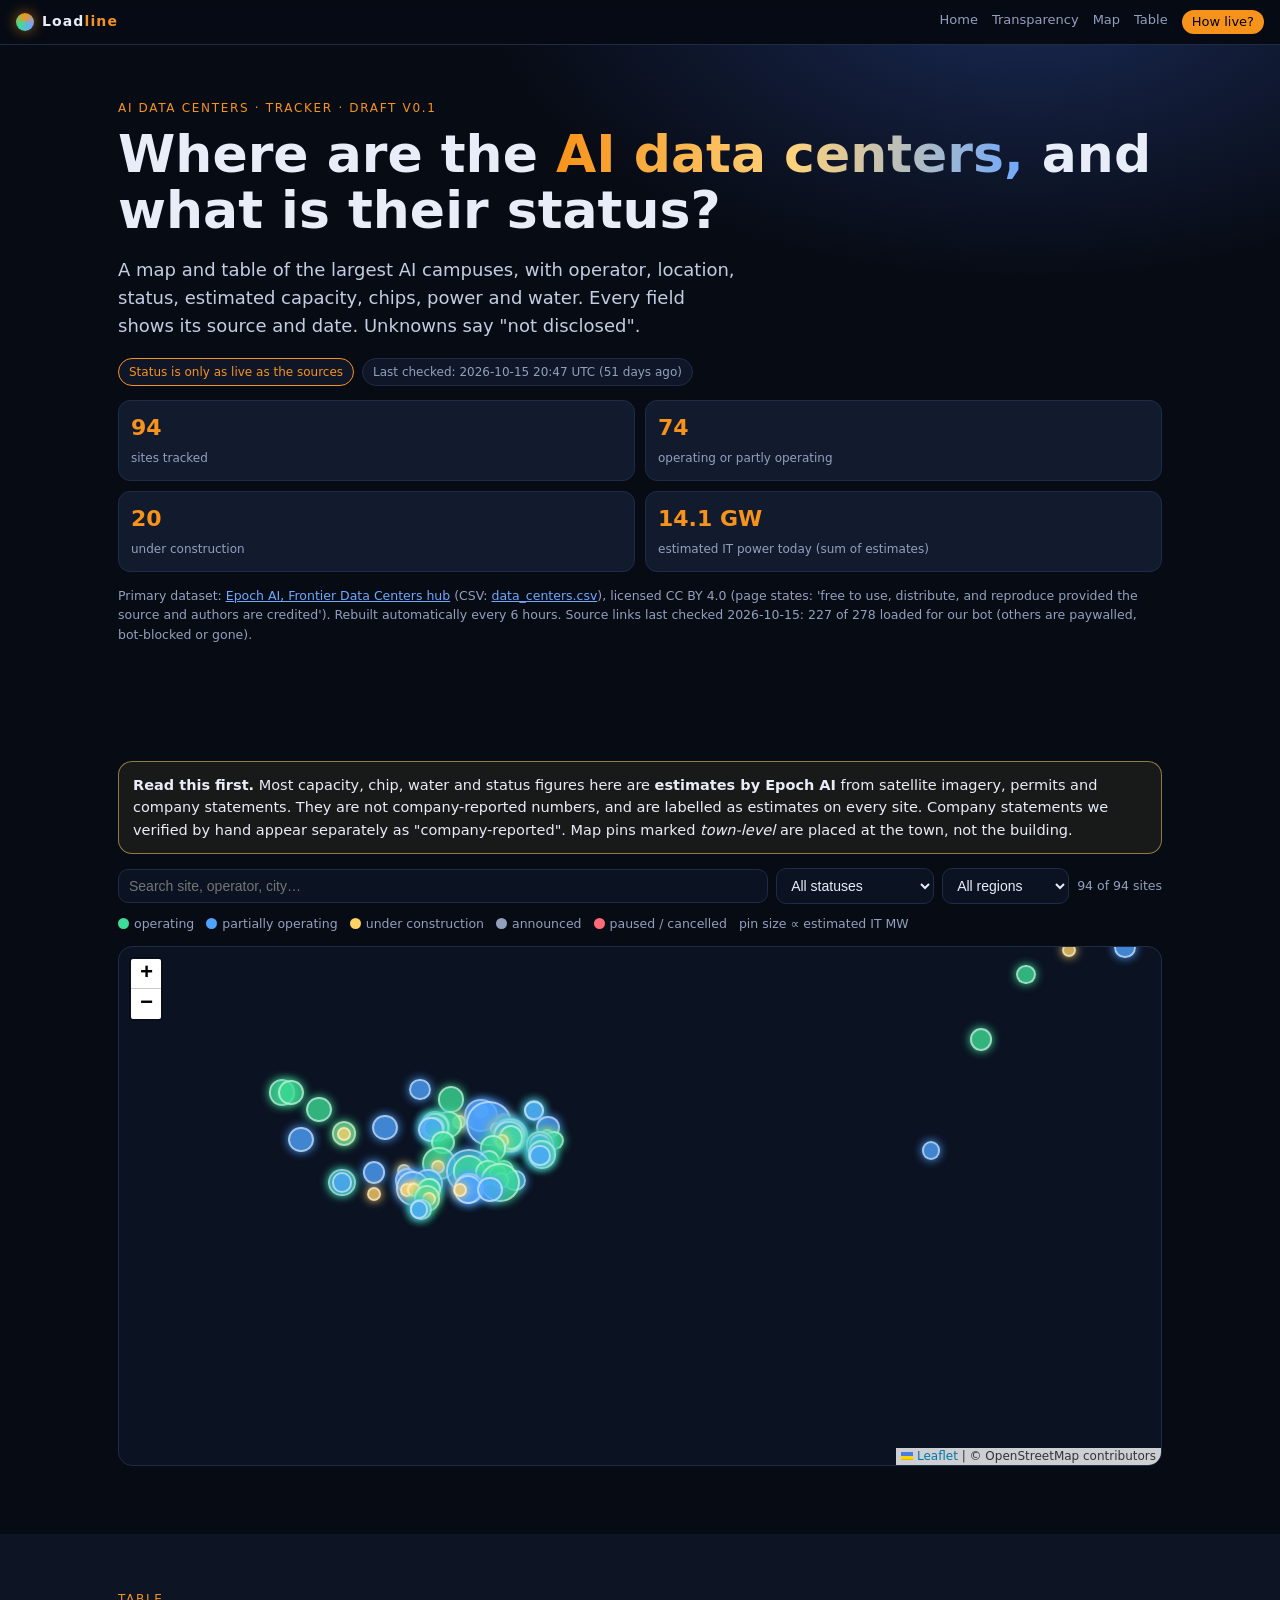
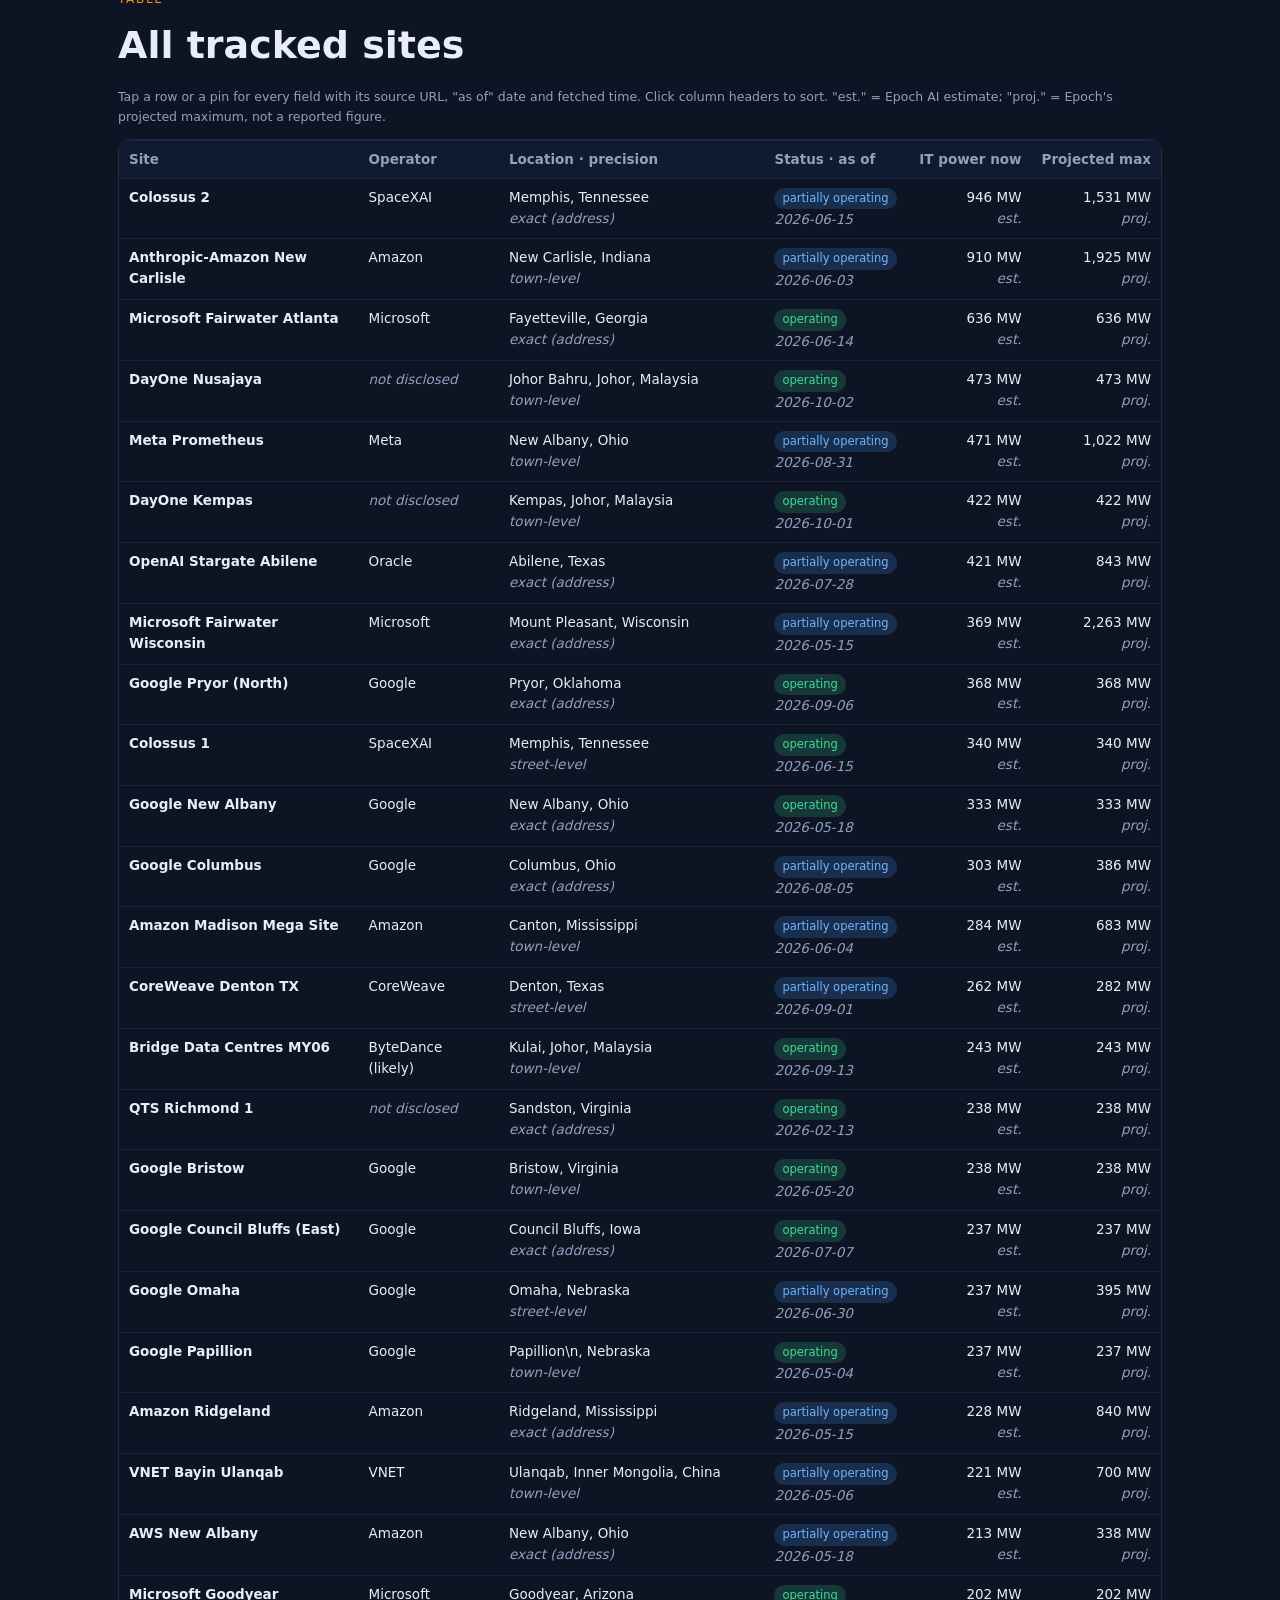
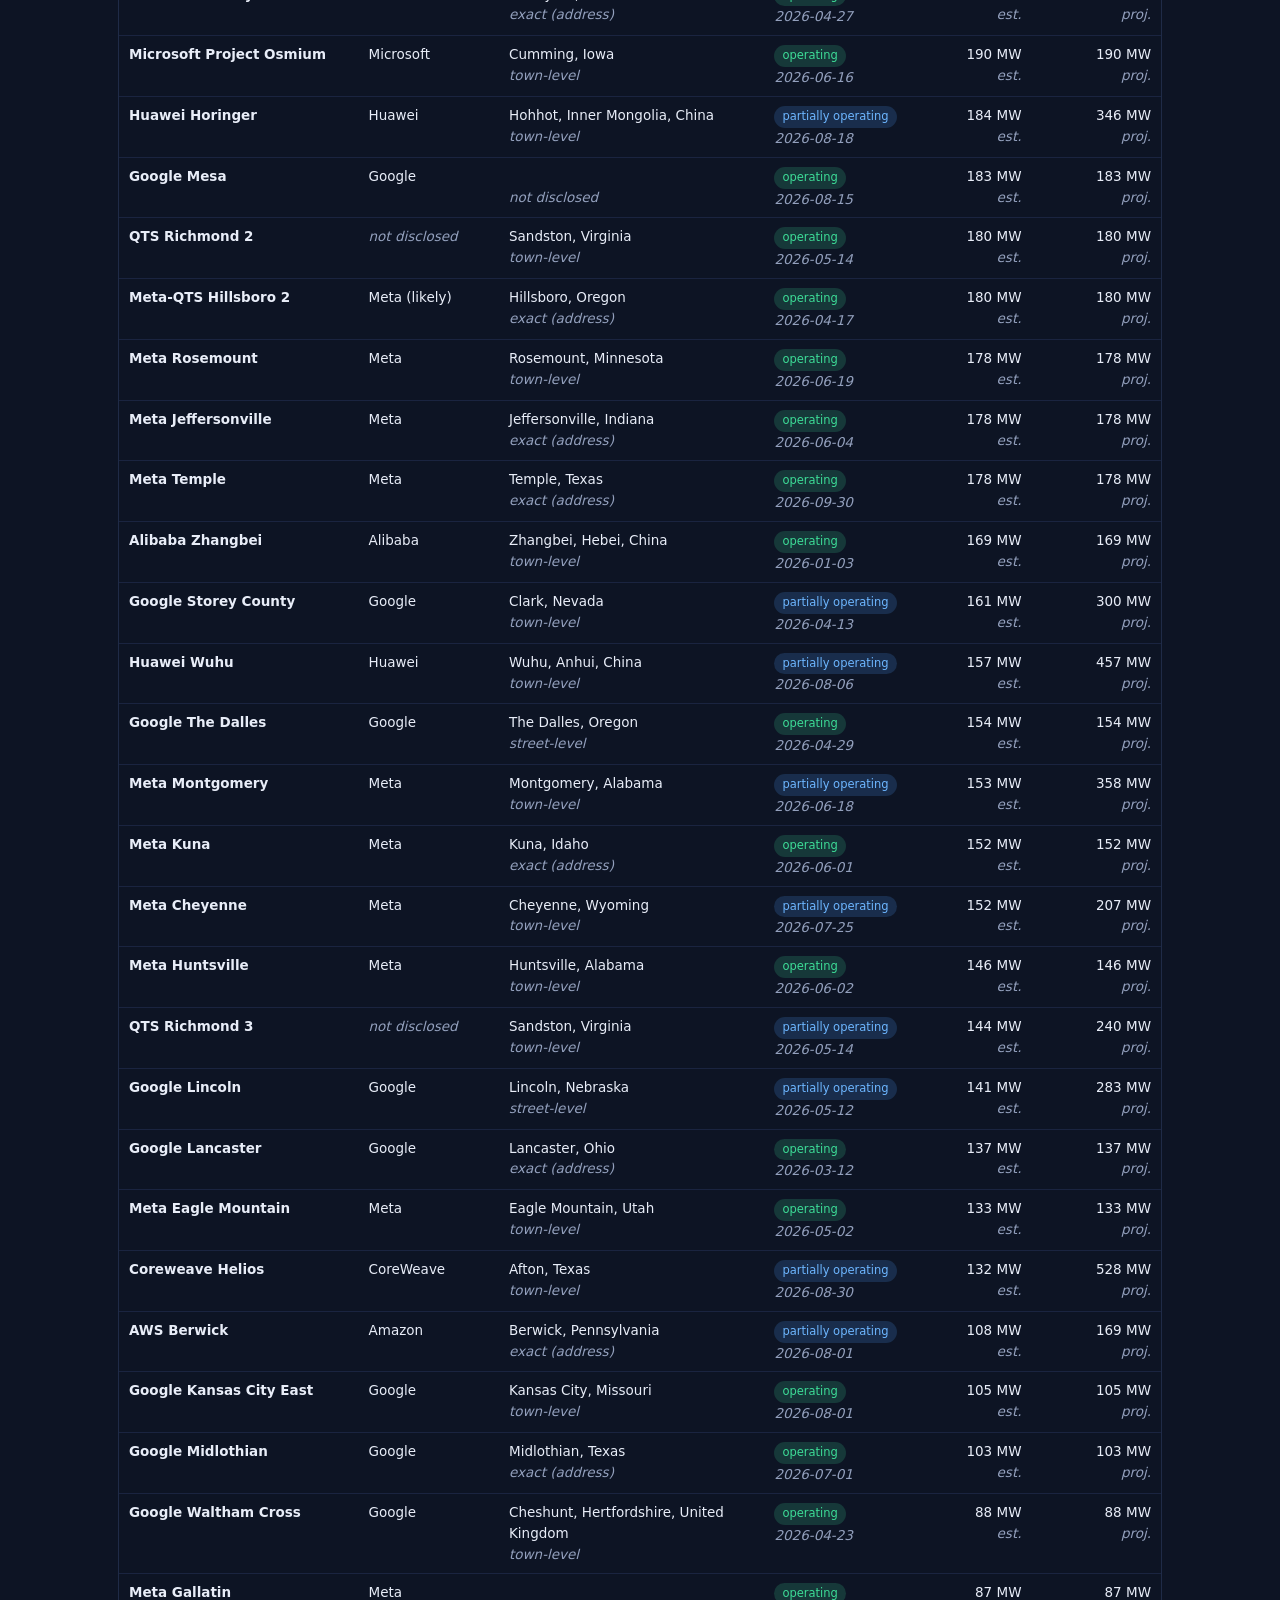
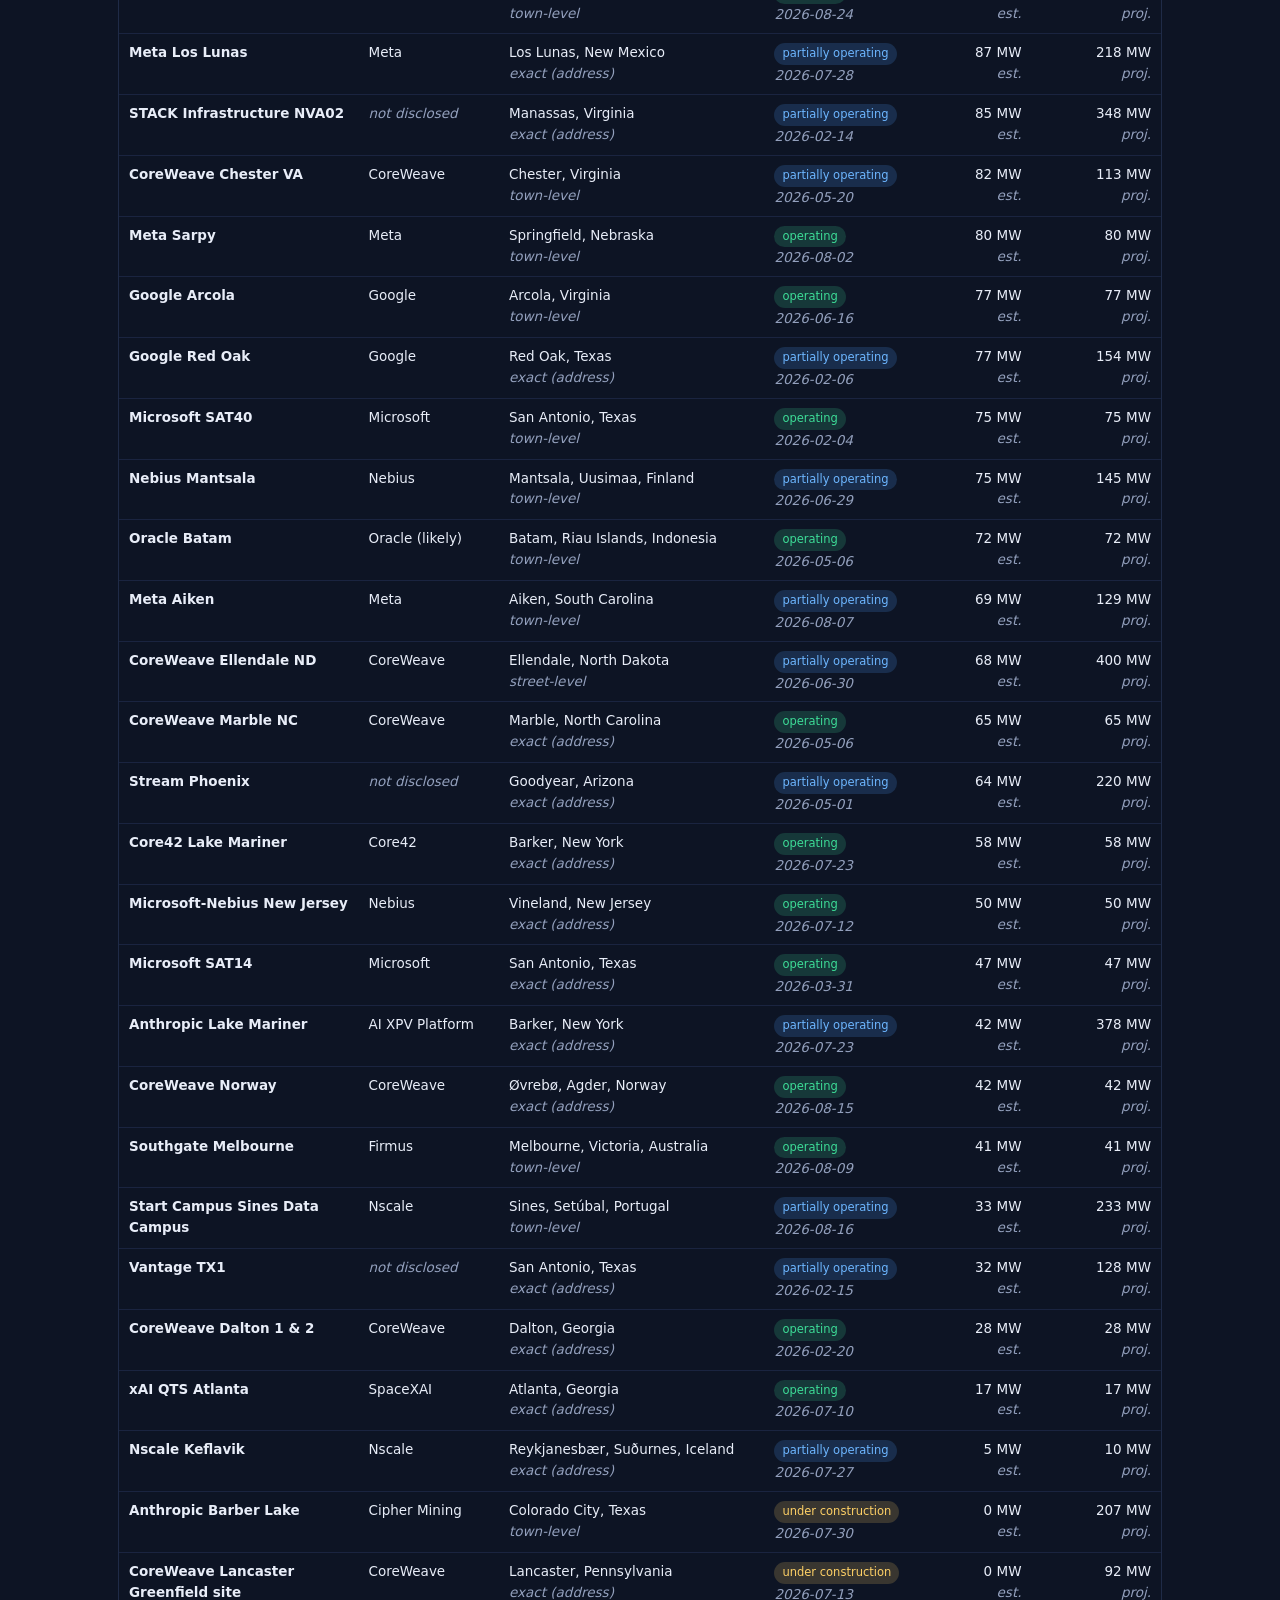
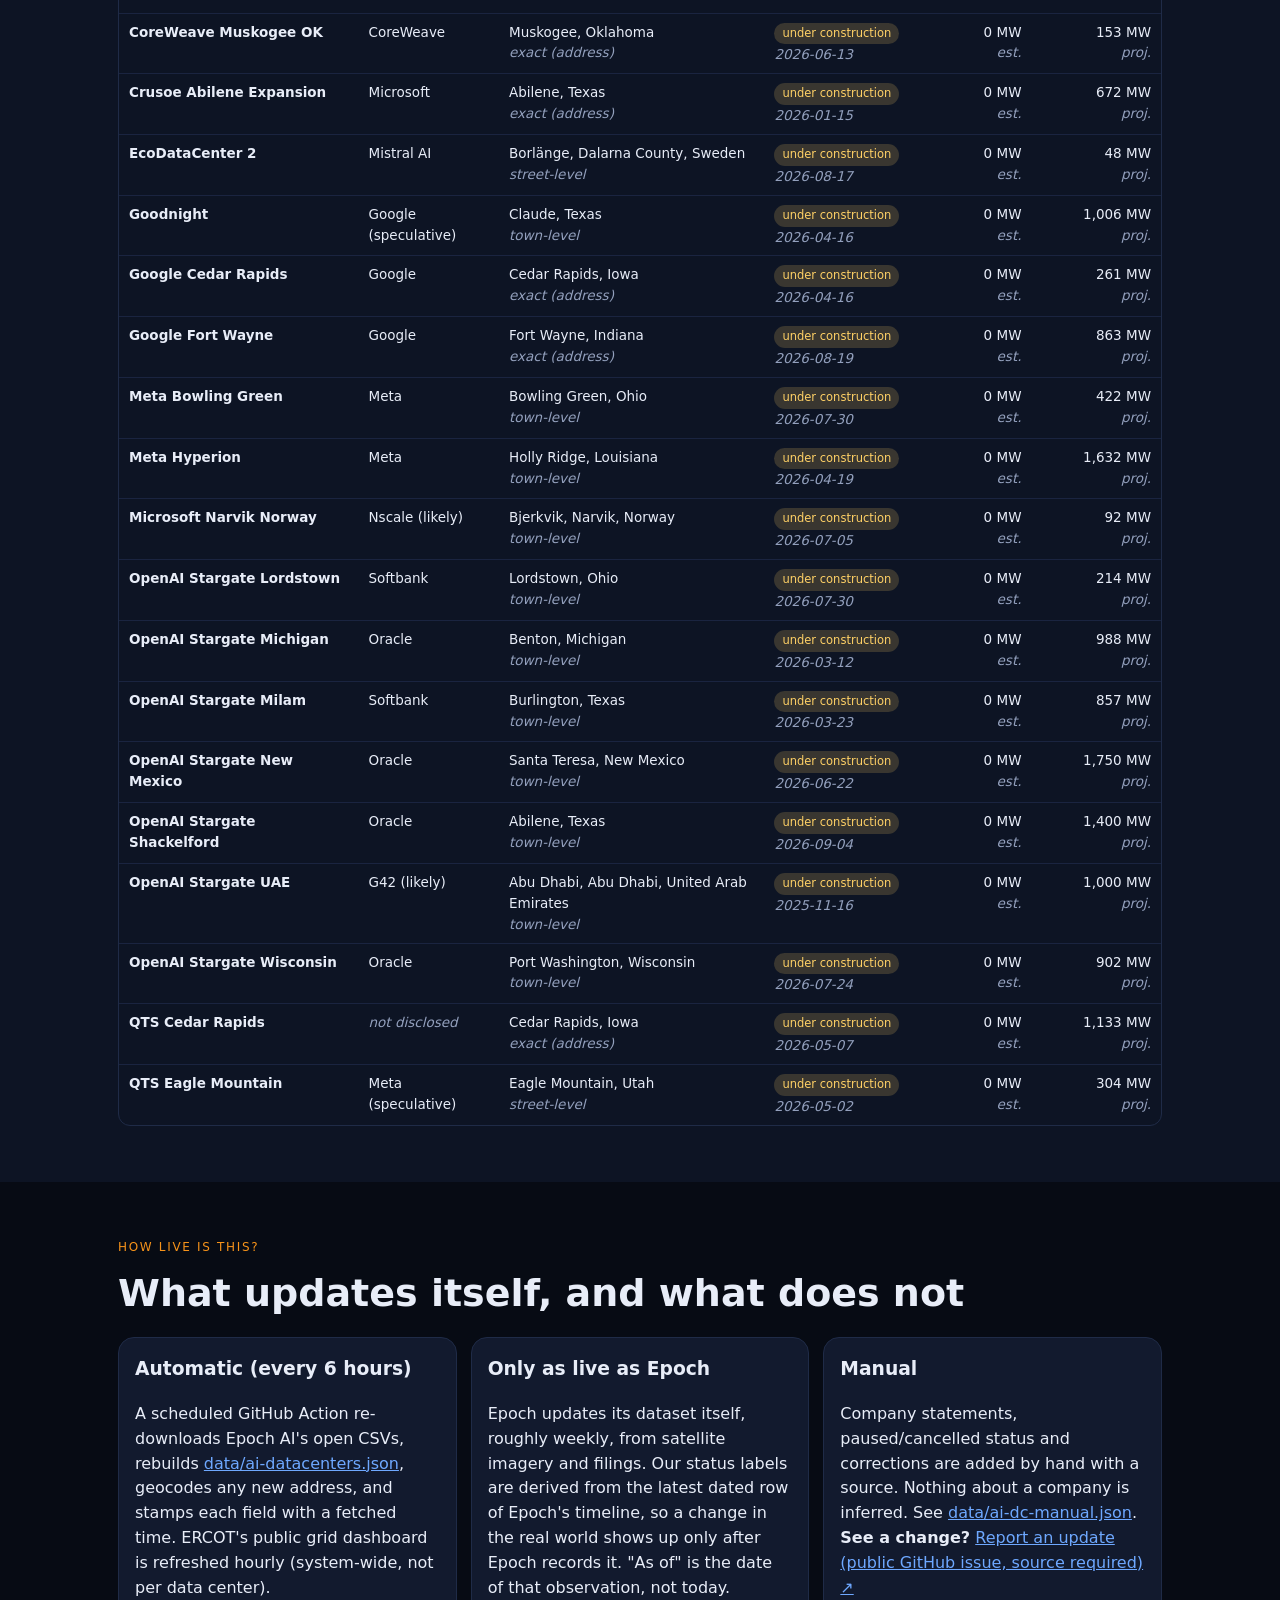
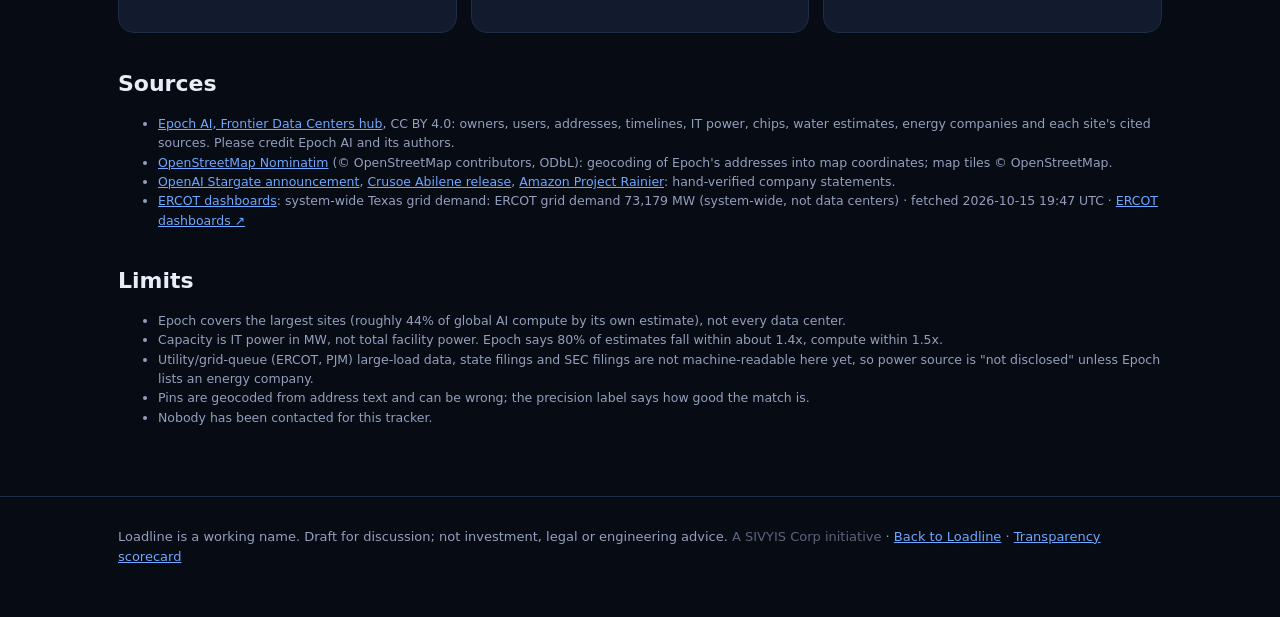
==== ai-datacenters.html @ 9c7df824 "Add AI data center tracker: map, table, per-field sources, 6-hourly refresh workflow, update-report " ====
<!doctype html>
<html lang="en"><head>
<meta charset="utf-8">
<meta name="viewport" content="width=device-width,initial-scale=1,viewport-fit=cover">
<meta name="theme-color" content="#070b14">
<title>AI Data Center Tracker — Loadline (draft)</title>
<meta name="description" content="Map and table of the largest AI data centers: operator, location precision, status, estimated capacity, chips, power and water, each field with a source and date.">
<link rel="stylesheet" href="vendor/leaflet.css">
<link rel="stylesheet" href="style.css">
<link rel="stylesheet" href="dc.css">
<link rel="stylesheet" href="aidc.css">
</head><body>
<header class="nav"><a class="brand" href="index.html"><span class="logo"></span><span>Load<b>line</b></span></a>
<nav><a href="index.html" class="keep">Home</a><a href="data-centers.html" class="keep">Transparency</a><a href="#map" class="keep">Map</a><a href="#table">Table</a><a href="#how" class="pill">How live?</a></nav></header>

<section class="hero dchero"><div class="wrap hero-in">
<p class="eyebrow">AI Data Centers · Tracker · Draft v0.1</p>
<h1>Where are the <span class="grad">AI data centers,</span> and what is their status?</h1>
<p class="lead">A map and table of the largest AI campuses, with operator, location, status, estimated capacity, chips, power and water. Every field shows its source and date. Unknowns say "not disclosed".</p>
<div class="chips"><span class="chip warn">Status is only as live as the sources</span><span class="chip" id="lastchk">Last checked: …</span></div>
<div class="aidc-sum" id="sum"></div>
<p class="tiny" id="src"></p>
</div></section>

<section class="sec" id="map"><div class="wrap">
<div class="banner warn2"><b>Read this first.</b> Most capacity, chip, water and status figures here are <b>estimates by Epoch AI</b> from satellite imagery, permits and company statements. They are not company-reported numbers, and are labelled as estimates on every site. Company statements we verified by hand appear separately as "company-reported". Map pins marked <i>town-level</i> are placed at the town, not the building.</div>
<div class="tools"><input id="q" type="search" placeholder="Search site, operator, city…" aria-label="Search"><select id="fs" aria-label="Status"></select><select id="fc" aria-label="Region"><option value="">All regions</option><option value="US">United States</option><option value="INT">Outside US</option></select><span class="tiny" id="cnt"></span></div>
<div class="legend"><span><i style="background:#3ddc97"></i>operating</span><span><i style="background:#4da3ff"></i>partially operating</span><span><i style="background:#ffd166"></i>under construction</span><span><i style="background:#93a0bd"></i>announced</span><span><i style="background:#ff6b7a"></i>paused / cancelled</span><span>pin size ∝ estimated IT MW</span></div>
<div id="aimap" role="application" aria-label="Map of AI data centers"></div>
</div></section>

<section class="sec alt" id="table"><div class="wrap">
<p class="eyebrow">Table</p><h2>All tracked sites</h2>
<p class="tiny">Tap a row or a pin for every field with its source URL, "as of" date and fetched time. Click column headers to sort. "est." = Epoch AI estimate; "proj." = Epoch's projected maximum, not a reported figure.</p>
<div class="tw"><table class="ai"><thead><tr><th data-k="name">Site</th><th data-k="op">Operator</th><th data-k="loc">Location · precision</th><th data-k="st">Status · as of</th><th data-k="mw">IT power now</th><th data-k="pj">Projected max</th></tr></thead><tbody id="tb"></tbody></table></div>
<div id="detail" hidden></div>
</div></section>

<section class="sec" id="how"><div class="wrap">
<p class="eyebrow">How live is this?</p><h2>What updates itself, and what does not</h2>
<div class="two">
<div class="brief"><h3>Automatic (every 6 hours)</h3><p>A scheduled GitHub Action re-downloads Epoch AI's open CSVs, rebuilds <a href="data/ai-datacenters.json">data/ai-datacenters.json</a>, geocodes any new address, and stamps each field with a fetched time. ERCOT's public grid dashboard is refreshed hourly (system-wide, not per data center).</p></div>
<div class="brief"><h3>Only as live as Epoch</h3><p>Epoch updates its dataset itself, roughly weekly, from satellite imagery and filings. Our status labels are derived from the latest dated row of Epoch's timeline, so a change in the real world shows up only after Epoch records it. "As of" is the date of that observation, not today.</p></div>
<div class="brief"><h3>Manual</h3><p>Company statements, paused/cancelled status and corrections are added by hand with a source. Nothing about a company is inferred. See <a href="data/ai-dc-manual.json">data/ai-dc-manual.json</a>. <b>See a change?</b> <a href="https://github.com/casblu/loadline-site/issues/new?template=report-update.yml" target="_blank" rel="noopener">Report an update (public GitHub issue, source required) ↗</a></p></div>
</div>
<h3 class="h2s">Sources</h3>
<ul class="tiny">
<li><a href="https://epoch.ai/data/data-centers" target="_blank" rel="noopener">Epoch AI, Frontier Data Centers hub</a>, CC BY 4.0: owners, users, addresses, timelines, IT power, chips, water estimates, energy companies and each site's cited sources. Please credit Epoch AI and its authors.</li>
<li><a href="https://nominatim.openstreetmap.org/" target="_blank" rel="noopener">OpenStreetMap Nominatim</a> (© OpenStreetMap contributors, ODbL): geocoding of Epoch's addresses into map coordinates; map tiles © OpenStreetMap.</li>
<li><a href="https://openai.com/index/five-new-stargate-sites/" target="_blank" rel="noopener">OpenAI Stargate announcement</a>, <a href="https://www.crusoe.ai/resources/newsroom/crusoe-announces-flagship-abilene-data-center-is-live" target="_blank" rel="noopener">Crusoe Abilene release</a>, <a href="https://www.aboutamazon.com/news/aws/aws-project-rainier-ai-trainium-chips-compute-cluster" target="_blank" rel="noopener">Amazon Project Rainier</a>: hand-verified company statements.</li>
<li><a href="https://www.ercot.com/gridmktinfo/dashboards" target="_blank" rel="noopener">ERCOT dashboards</a>: system-wide Texas grid demand: <span id="ercot">…</span></li>
</ul>
<h3 class="h2s">Limits</h3>
<ul class="tiny"><li>Epoch covers the largest sites (roughly 44% of global AI compute by its own estimate), not every data center.</li><li>Capacity is IT power in MW, not total facility power. Epoch says 80% of estimates fall within about 1.4x, compute within 1.5x.</li><li>Utility/grid-queue (ERCOT, PJM) large-load data, state filings and SEC filings are not machine-readable here yet, so power source is "not disclosed" unless Epoch lists an energy company.</li><li>Pins are geocoded from address text and can be wrong; the precision label says how good the match is.</li><li>Nobody has been contacted for this tracker.</li></ul>
</div></section>
<footer><div class="wrap">Loadline is a working name. Draft for discussion; not investment, legal or engineering advice. <span style="opacity:.6">A SIVYIS Corp initiative</span> · <a href="index.html">Back to Loadline</a> · <a href="data-centers.html">Transparency scorecard</a></div></footer>
<script src="vendor/leaflet.js"></script>
<script src="aidc.js"></script>
</body></html>
---- vendor/leaflet.css ----
/* required styles */

.leaflet-pane,
.leaflet-tile,
.leaflet-marker-icon,
.leaflet-marker-shadow,
.leaflet-tile-container,
.leaflet-pane > svg,
.leaflet-pane > canvas,
.leaflet-zoom-box,
.leaflet-image-layer,
.leaflet-layer {
	position: absolute;
	left: 0;
	top: 0;
	}
.leaflet-container {
	overflow: hidden;
	}
.leaflet-tile,
.leaflet-marker-icon,
.leaflet-marker-shadow {
	-webkit-user-select: none;
	   -moz-user-select: none;
	        user-select: none;
	  -webkit-user-drag: none;
	}
/* Prevents IE11 from highlighting tiles in blue */
.leaflet-tile::selection {
	background: transparent;
}
/* Safari renders non-retina tile on retina better with this, but Chrome is worse */
.leaflet-safari .leaflet-tile {
	image-rendering: -webkit-optimize-contrast;
	}
/* hack that prevents hw layers "stretching" when loading new tiles */
.leaflet-safari .leaflet-tile-container {
	width: 1600px;
	height: 1600px;
	-webkit-transform-origin: 0 0;
	}
.leaflet-marker-icon,
.leaflet-marker-shadow {
	display: block;
	}
/* .leaflet-container svg: reset svg max-width decleration shipped in Joomla! (joomla.org) 3.x */
/* .leaflet-container img: map is broken in FF if you have max-width: 100% on tiles */
.leaflet-container .leaflet-overlay-pane svg {
	max-width: none !important;
	max-height: none !important;
	}
.leaflet-container .leaflet-marker-pane img,
.leaflet-container .leaflet-shadow-pane img,
.leaflet-container .leaflet-tile-pane img,
.leaflet-container img.leaflet-image-layer,
.leaflet-container .leaflet-tile {
	max-width: none !important;
	max-height: none !important;
	width: auto;
	padding: 0;
	}

.leaflet-container img.leaflet-tile {
	/* See: https://bugs.chromium.org/p/chromium/issues/detail?id=600120 */
	mix-blend-mode: plus-lighter;
}

.leaflet-container.leaflet-touch-zoom {
	-ms-touch-action: pan-x pan-y;
	touch-action: pan-x pan-y;
	}
.leaflet-container.leaflet-touch-drag {
	-ms-touch-action: pinch-zoom;
	/* Fallback for FF which doesn't support pinch-zoom */
	touch-action: none;
	touch-action: pinch-zoom;
}
.leaflet-container.leaflet-touch-drag.leaflet-touch-zoom {
	-ms-touch-action: none;
	touch-action: none;
}
.leaflet-container {
	-webkit-tap-highlight-color: transparent;
}
.leaflet-container a {
	-webkit-tap-highlight-color: rgba(51, 181, 229, 0.4);
}
.leaflet-tile {
	filter: inherit;
	visibility: hidden;
	}
.leaflet-tile-loaded {
	visibility: inherit;
	}
.leaflet-zoom-box {
	width: 0;
	height: 0;
	-moz-box-sizing: border-box;
	     box-sizing: border-box;
	z-index: 800;
	}
/* workaround for https://bugzilla.mozilla.org/show_bug.cgi?id=888319 */
.leaflet-overlay-pane svg {
	-moz-user-select: none;
	}

.leaflet-pane         { z-index: 400; }

.leaflet-tile-pane    { z-index: 200; }
.leaflet-overlay-pane { z-index: 400; }
.leaflet-shadow-pane  { z-index: 500; }
.leaflet-marker-pane  { z-index: 600; }
.leaflet-tooltip-pane   { z-index: 650; }
.leaflet-popup-pane   { z-index: 700; }

.leaflet-map-pane canvas { z-index: 100; }
.leaflet-map-pane svg    { z-index: 200; }

.leaflet-vml-shape {
	width: 1px;
	height: 1px;
	}
.lvml {
	behavior: url(#default#VML);
	display: inline-block;
	position: absolute;
	}


/* control positioning */

.leaflet-control {
	position: relative;
	z-index: 800;
	pointer-events: visiblePainted; /* IE 9-10 doesn't have auto */
	pointer-events: auto;
	}
.leaflet-top,
.leaflet-bottom {
	position: absolute;
	z-index: 1000;
	pointer-events: none;
	}
.leaflet-top {
	top: 0;
	}
.leaflet-right {
	right: 0;
	}
.leaflet-bottom {
	bottom: 0;
	}
.leaflet-left {
	left: 0;
	}
.leaflet-control {
	float: left;
	clear: both;
	}
.leaflet-right .leaflet-control {
	float: right;
	}
.leaflet-top .leaflet-control {
	margin-top: 10px;
	}
.leaflet-bottom .leaflet-control {
	margin-bottom: 10px;
	}
.leaflet-left .leaflet-control {
	margin-left: 10px;
	}
.leaflet-right .leaflet-control {
	margin-right: 10px;
	}


/* zoom and fade animations */

.leaflet-fade-anim .leaflet-popup {
	opacity: 0;
	-webkit-transition: opacity 0.2s linear;
	   -moz-transition: opacity 0.2s linear;
	        transition: opacity 0.2s linear;
	}
.leaflet-fade-anim .leaflet-map-pane .leaflet-popup {
	opacity: 1;
	}
.leaflet-zoom-animated {
	-webkit-transform-origin: 0 0;
	    -ms-transform-origin: 0 0;
	        transform-origin: 0 0;
	}
svg.leaflet-zoom-animated {
	will-change: transform;
}

.leaflet-zoom-anim .leaflet-zoom-animated {
	-webkit-transition: -webkit-transform 0.25s cubic-bezier(0,0,0.25,1);
	   -moz-transition:    -moz-transform 0.25s cubic-bezier(0,0,0.25,1);
	        transition:         transform 0.25s cubic-bezier(0,0,0.25,1);
	}
.leaflet-zoom-anim .leaflet-tile,
.leaflet-pan-anim .leaflet-tile {
	-webkit-transition: none;
	   -moz-transition: none;
	        transition: none;
	}

.leaflet-zoom-anim .leaflet-zoom-hide {
	visibility: hidden;
	}


/* cursors */

.leaflet-interactive {
	cursor: pointer;
	}
.leaflet-grab {
	cursor: -webkit-grab;
	cursor:    -moz-grab;
	cursor:         grab;
	}
.leaflet-crosshair,
.leaflet-crosshair .leaflet-interactive {
	cursor: crosshair;
	}
.leaflet-popup-pane,
.leaflet-control {
	cursor: auto;
	}
.leaflet-dragging .leaflet-grab,
.leaflet-dragging .leaflet-grab .leaflet-interactive,
.leaflet-dragging .leaflet-marker-draggable {
	cursor: move;
	cursor: -webkit-grabbing;
	cursor:    -moz-grabbing;
	cursor:         grabbing;
	}

/* marker & overlays interactivity */
.leaflet-marker-icon,
.leaflet-marker-shadow,
.leaflet-image-layer,
.leaflet-pane > svg path,
.leaflet-tile-container {
	pointer-events: none;
	}

.leaflet-marker-icon.leaflet-interactive,
.leaflet-image-layer.leaflet-interactive,
.leaflet-pane > svg path.leaflet-interactive,
svg.leaflet-image-layer.leaflet-interactive path {
	pointer-events: visiblePainted; /* IE 9-10 doesn't have auto */
	pointer-events: auto;
	}

/* visual tweaks */

.leaflet-container {
	background: #ddd;
	outline-offset: 1px;
	}
.leaflet-container a {
	color: #0078A8;
	}
.leaflet-zoom-box {
	border: 2px dotted #38f;
	background: rgba(255,255,255,0.5);
	}


/* general typography */
.leaflet-container {
	font-family: "Helvetica Neue", Arial, Helvetica, sans-serif;
	font-size: 12px;
	font-size: 0.75rem;
	line-height: 1.5;
	}


/* general toolbar styles */

.leaflet-bar {
	box-shadow: 0 1px 5px rgba(0,0,0,0.65);
	border-radius: 4px;
	}
.leaflet-bar a {
	background-color: #fff;
	border-bottom: 1px solid #ccc;
	width: 26px;
	height: 26px;
	line-height: 26px;
	display: block;
	text-align: center;
	text-decoration: none;
	color: black;
	}
.leaflet-bar a,
.leaflet-control-layers-toggle {
	background-position: 50% 50%;
	background-repeat: no-repeat;
	display: block;
	}
.leaflet-bar a:hover,
.leaflet-bar a:focus {
	background-color: #f4f4f4;
	}
.leaflet-bar a:first-child {
	border-top-left-radius: 4px;
	border-top-right-radius: 4px;
	}
.leaflet-bar a:last-child {
	border-bottom-left-radius: 4px;
	border-bottom-right-radius: 4px;
	border-bottom: none;
	}
.leaflet-bar a.leaflet-disabled {
	cursor: default;
	background-color: #f4f4f4;
	color: #bbb;
	}

.leaflet-touch .leaflet-bar a {
	width: 30px;
	height: 30px;
	line-height: 30px;
	}
.leaflet-touch .leaflet-bar a:first-child {
	border-top-left-radius: 2px;
	border-top-right-radius: 2px;
	}
.leaflet-touch .leaflet-bar a:last-child {
	border-bottom-left-radius: 2px;
	border-bottom-right-radius: 2px;
	}

/* zoom control */

.leaflet-control-zoom-in,
.leaflet-control-zoom-out {
	font: bold 18px 'Lucida Console', Monaco, monospace;
	text-indent: 1px;
	}

.leaflet-touch .leaflet-control-zoom-in, .leaflet-touch .leaflet-control-zoom-out  {
	font-size: 22px;
	}


/* layers control */

.leaflet-control-layers {
	box-shadow: 0 1px 5px rgba(0,0,0,0.4);
	background: #fff;
	border-radius: 5px;
	}
.leaflet-control-layers-toggle {
	background-image: url(images/layers.png);
	width: 36px;
	height: 36px;
	}
.leaflet-retina .leaflet-control-layers-toggle {
	background-image: url(images/layers-2x.png);
	background-size: 26px 26px;
	}
.leaflet-touch .leaflet-control-layers-toggle {
	width: 44px;
	height: 44px;
	}
.leaflet-control-layers .leaflet-control-layers-list,
.leaflet-control-layers-expanded .leaflet-control-layers-toggle {
	display: none;
	}
.leaflet-control-layers-expanded .leaflet-control-layers-list {
	display: block;
	position: relative;
	}
.leaflet-control-layers-expanded {
	padding: 6px 10px 6px 6px;
	color: #333;
	background: #fff;
	}
.leaflet-control-layers-scrollbar {
	overflow-y: scroll;
	overflow-x: hidden;
	padding-right: 5px;
	}
.leaflet-control-layers-selector {
	margin-top: 2px;
	position: relative;
	top: 1px;
	}
.leaflet-control-layers label {
	display: block;
	font-size: 13px;
	font-size: 1.08333em;
	}
.leaflet-control-layers-separator {
	height: 0;
	border-top: 1px solid #ddd;
	margin: 5px -10px 5px -6px;
	}

/* Default icon URLs */
.leaflet-default-icon-path { /* used only in path-guessing heuristic, see L.Icon.Default */
	background-image: url(images/marker-icon.png);
	}


/* attribution and scale controls */

.leaflet-container .leaflet-control-attribution {
	background: #fff;
	background: rgba(255, 255, 255, 0.8);
	margin: 0;
	}
.leaflet-control-attribution,
.leaflet-control-scale-line {
	padding: 0 5px;
	color: #333;
	line-height: 1.4;
	}
.leaflet-control-attribution a {
	text-decoration: none;
	}
.leaflet-control-attribution a:hover,
.leaflet-control-attribution a:focus {
	text-decoration: underline;
	}
.leaflet-attribution-flag {
	display: inline !important;
	vertical-align: baseline !important;
	width: 1em;
	height: 0.6669em;
	}
.leaflet-left .leaflet-control-scale {
	margin-left: 5px;
	}
.leaflet-bottom .leaflet-control-scale {
	margin-bottom: 5px;
	}
.leaflet-control-scale-line {
	border: 2px solid #777;
	border-top: none;
	line-height: 1.1;
	padding: 2px 5px 1px;
	white-space: nowrap;
	-moz-box-sizing: border-box;
	     box-sizing: border-box;
	background: rgba(255, 255, 255, 0.8);
	text-shadow: 1px 1px #fff;
	}
.leaflet-control-scale-line:not(:first-child) {
	border-top: 2px solid #777;
	border-bottom: none;
	margin-top: -2px;
	}
.leaflet-control-scale-line:not(:first-child):not(:last-child) {
	border-bottom: 2px solid #777;
	}

.leaflet-touch .leaflet-control-attribution,
.leaflet-touch .leaflet-control-layers,
.leaflet-touch .leaflet-bar {
	box-shadow: none;
	}
.leaflet-touch .leaflet-control-layers,
.leaflet-touch .leaflet-bar {
	border: 2px solid rgba(0,0,0,0.2);
	background-clip: padding-box;
	}


/* popup */

.leaflet-popup {
	position: absolute;
	text-align: center;
	margin-bottom: 20px;
	}
.leaflet-popup-content-wrapper {
	padding: 1px;
	text-align: left;
	border-radius: 12px;
	}
.leaflet-popup-content {
	margin: 13px 24px 13px 20px;
	line-height: 1.3;
	font-size: 13px;
	font-size: 1.08333em;
	min-height: 1px;
	}
.leaflet-popup-content p {
	margin: 17px 0;
	margin: 1.3em 0;
	}
.leaflet-popup-tip-container {
	width: 40px;
	height: 20px;
	position: absolute;
	left: 50%;
	margin-top: -1px;
	margin-left: -20px;
	overflow: hidden;
	pointer-events: none;
	}
.leaflet-popup-tip {
	width: 17px;
	height: 17px;
	padding: 1px;

	margin: -10px auto 0;
	pointer-events: auto;

	-webkit-transform: rotate(45deg);
	   -moz-transform: rotate(45deg);
	    -ms-transform: rotate(45deg);
	        transform: rotate(45deg);
	}
.leaflet-popup-content-wrapper,
.leaflet-popup-tip {
	background: white;
	color: #333;
	box-shadow: 0 3px 14px rgba(0,0,0,0.4);
	}
.leaflet-container a.leaflet-popup-close-button {
	position: absolute;
	top: 0;
	right: 0;
	border: none;
	text-align: center;
	width: 24px;
	height: 24px;
	font: 16px/24px Tahoma, Verdana, sans-serif;
	color: #757575;
	text-decoration: none;
	background: transparent;
	}
.leaflet-container a.leaflet-popup-close-button:hover,
.leaflet-container a.leaflet-popup-close-button:focus {
	color: #585858;
	}
.leaflet-popup-scrolled {
	overflow: auto;
	}

.leaflet-oldie .leaflet-popup-content-wrapper {
	-ms-zoom: 1;
	}
.leaflet-oldie .leaflet-popup-tip {
	width: 24px;
	margin: 0 auto;

	-ms-filter: "progid:DXImageTransform.Microsoft.Matrix(M11=0.70710678, M12=0.70710678, M21=-0.70710678, M22=0.70710678)";
	filter: progid:DXImageTransform.Microsoft.Matrix(M11=0.70710678, M12=0.70710678, M21=-0.70710678, M22=0.70710678);
	}

.leaflet-oldie .leaflet-control-zoom,
.leaflet-oldie .leaflet-control-layers,
.leaflet-oldie .leaflet-popup-content-wrapper,
.leaflet-oldie .leaflet-popup-tip {
	border: 1px solid #999;
	}


/* div icon */

.leaflet-div-icon {
	background: #fff;
	border: 1px solid #666;
	}


/* Tooltip */
/* Base styles for the element that has a tooltip */
.leaflet-tooltip {
	position: absolute;
	padding: 6px;
	background-color: #fff;
	border: 1px solid #fff;
	border-radius: 3px;
	color: #222;
	white-space: nowrap;
	-webkit-user-select: none;
	-moz-user-select: none;
	-ms-user-select: none;
	user-select: none;
	pointer-events: none;
	box-shadow: 0 1px 3px rgba(0,0,0,0.4);
	}
.leaflet-tooltip.leaflet-interactive {
	cursor: pointer;
	pointer-events: auto;
	}
.leaflet-tooltip-top:before,
.leaflet-tooltip-bottom:before,
.leaflet-tooltip-left:before,
.leaflet-tooltip-right:before {
	position: absolute;
	pointer-events: none;
	border: 6px solid transparent;
	background: transparent;
	content: "";
	}

/* Directions */

.leaflet-tooltip-bottom {
	margin-top: 6px;
}
.leaflet-tooltip-top {
	margin-top: -6px;
}
.leaflet-tooltip-bottom:before,
.leaflet-tooltip-top:before {
	left: 50%;
	margin-left: -6px;
	}
.leaflet-tooltip-top:before {
	bottom: 0;
	margin-bottom: -12px;
	border-top-color: #fff;
	}
.leaflet-tooltip-bottom:before {
	top: 0;
	margin-top: -12px;
	margin-left: -6px;
	border-bottom-color: #fff;
	}
.leaflet-tooltip-left {
	margin-left: -6px;
}
.leaflet-tooltip-right {
	margin-left: 6px;
}
.leaflet-tooltip-left:before,
.leaflet-tooltip-right:before {
	top: 50%;
	margin-top: -6px;
	}
.leaflet-tooltip-left:before {
	right: 0;
	margin-right: -12px;
	border-left-color: #fff;
	}
.leaflet-tooltip-right:before {
	left: 0;
	margin-left: -12px;
	border-right-color: #fff;
	}

/* Printing */

@media print {
	/* Prevent printers from removing background-images of controls. */
	.leaflet-control {
		-webkit-print-color-adjust: exact;
		print-color-adjust: exact;
		}
	}
---- style.css ----
:root{--bg:#070b14;--bg2:#0d1424;--card:#121a2e;--line:#1f2b47;--tx:#e8edf8;--mu:#93a0bd;--or:#f7931a;--bl:#6ea8ff;--gr:#3ddc97;--rd:#ff6b7a}
*{box-sizing:border-box}html{scroll-behavior:smooth;scroll-padding-top:60px}
body{margin:0;background:var(--bg);color:var(--tx);font:16px/1.55 system-ui,-apple-system,Segoe UI,Roboto,sans-serif}
a{color:var(--bl)}.wrap{max-width:1080px;margin:0 auto;padding:0 18px}.narrow{max-width:560px}
.nav{position:sticky;top:0;z-index:1000;display:flex;justify-content:space-between;align-items:center;padding:10px 16px;background:rgba(7,11,20,.85);backdrop-filter:blur(10px);border-bottom:1px solid var(--line)}
.brand{color:var(--tx);text-decoration:none;font-weight:600;letter-spacing:.08em;display:flex;align-items:center;gap:8px;font-size:14px}.brand b{color:var(--or)}
.logo{width:18px;height:18px;border-radius:50%;background:conic-gradient(var(--or),var(--bl),var(--gr),var(--or));box-shadow:0 0 14px rgba(247,147,26,.6)}
.nav nav{display:flex;gap:14px;font-size:13px}.nav nav a{color:var(--mu);text-decoration:none}.nav .pill{color:#000;background:var(--or);padding:2px 10px;border-radius:99px}
@media(max-width:560px){.nav nav a:not(.pill):not(.keep){display:none}.nav nav{gap:10px}}
.hero{position:relative;overflow:hidden;padding:70px 0 50px;background:radial-gradient(900px 500px at 80% -10%,#1a2a55 0,transparent 60%),var(--bg)}
#bg{position:absolute;inset:0;width:100%;height:100%;opacity:.55}.hero-in{position:relative}
.eyebrow{color:var(--or);text-transform:uppercase;letter-spacing:.14em;font-size:12px;margin:0 0 8px}
h1{font-size:clamp(32px,7vw,60px);line-height:1.08;margin:0 0 16px}h2{font-size:clamp(26px,5vw,38px);margin:0 0 10px}.h2s{font-size:22px;margin:34px 0 12px}
.grad{background:linear-gradient(90deg,var(--or),#ffd27a,var(--bl));-webkit-background-clip:text;background-clip:text;color:transparent}
.lead{font-size:18px;color:#c4cde2;max-width:620px}.sub{color:var(--mu);max-width:720px}.tiny{font-size:12.5px;color:var(--mu)}
.cta{display:flex;gap:10px;flex-wrap:wrap;margin:22px 0}
.btn{background:var(--or);color:#000;border:0;padding:12px 20px;border-radius:12px;font-weight:600;text-decoration:none;font-size:15px;cursor:pointer}.btn.ghost{background:transparent;color:var(--tx);border:1px solid var(--line)}
.stats{display:grid;gap:12px;grid-template-columns:repeat(auto-fit,minmax(220px,1fr));margin:26px 0 8px}
.stats div{background:rgba(18,26,46,.8);border:1px solid var(--line);border-radius:16px;padding:14px}.stats b{display:block;font-size:26px;color:var(--or)}.stats span{font-size:13.5px;color:var(--mu)}
.sec{padding:56px 0}.alt{background:var(--bg2)}
.mapbox{display:grid;gap:12px;grid-template-columns:1fr;margin-top:18px}
#lmap{height:clamp(380px,62vh,560px);border-radius:16px;border:1px solid var(--line);background:#0a0f1c}
@media(min-width:900px){.mapbox{grid-template-columns:1fr 340px}#lmap{height:600px}}
.panel{display:flex;flex-direction:column;gap:12px}
.layers{display:flex;flex-wrap:wrap;gap:8px}.layers label{display:flex;gap:6px;align-items:center;background:var(--card);border:1px solid var(--line);padding:7px 11px;border-radius:99px;font-size:13px;cursor:pointer;user-select:none}
.layers i{width:10px;height:10px;border-radius:50%;display:inline-block}
.card{background:var(--card);border:1px solid var(--line);border-radius:16px;padding:16px}.card h3{margin:0 0 4px}.card .tag{display:inline-block;font-size:11px;padding:2px 8px;border-radius:99px;background:#1c2748;color:var(--bl);margin-bottom:8px}
.card ul{padding-left:18px;margin:8px 0}.card li{margin:5px 0;font-size:14.5px}.card .src a{display:block;font-size:13px;margin-top:4px;word-break:break-word}.card .loc{font-size:12px;color:var(--mu)}
.viewbtns{margin-top:10px;display:flex;gap:8px}.viewbtns button{background:var(--card);color:var(--tx);border:1px solid var(--line);border-radius:10px;padding:8px 14px}
.model{background:var(--card);border:1px solid var(--line);border-radius:18px;padding:14px;margin:18px 0}
#chart{width:100%;height:auto;background:#0b1222;border-radius:12px}.legend{display:flex;gap:14px;flex-wrap:wrap;font-size:12.5px;color:var(--mu);margin:8px 0}.legend i{display:inline-block;width:12px;height:12px;border-radius:3px;margin-right:5px;vertical-align:-2px}.legend i.dash{border-top:2px dashed var(--rd);height:0;background:none;border-radius:0}
.ctl{display:grid;gap:12px}.ctl label{font-size:14px;display:block}.ctl input[type=range]{width:100%;accent-color:var(--or);height:32px}.ctl .chk{display:flex;gap:8px;align-items:flex-start}
.verdict{margin-top:12px;padding:12px 14px;border-radius:12px;font-size:15px;border:1px solid var(--line)}.verdict.ok{background:rgba(61,220,151,.1);border-color:var(--gr)}.verdict.bad{background:rgba(255,107,122,.1);border-color:var(--rd)}
.two{display:grid;gap:14px;grid-template-columns:repeat(auto-fit,minmax(280px,1fr));margin:14px 0}
.brief{background:var(--card);border:1px solid var(--line);border-radius:16px;padding:16px}.brief h3{margin-top:0}.brief.good{border-top:3px solid var(--gr)}.brief.bad{border-top:3px solid var(--rd)}.brief li{margin:6px 0}
.grid{display:grid;gap:14px;grid-template-columns:repeat(auto-fit,minmax(260px,1fr));margin-top:16px}
.ex{background:var(--card);border:1px solid var(--line);border-radius:16px;padding:16px}.ex h3{margin:0 0 6px;font-size:18px}.ex p{margin:0 0 8px;color:#c4cde2;font-size:15px}.ex a{font-size:13px}
.tbl{display:grid;gap:10px}.row{display:grid;gap:10px;grid-template-columns:1fr}@media(min-width:700px){.row{grid-template-columns:150px 1fr 1fr}}
.row>div{background:var(--card);border:1px solid var(--line);border-radius:12px;padding:12px;font-size:14.5px}.row .t{background:none;border:0;color:var(--or);font-weight:600}.row .p{border-left:3px solid var(--gr)}.row .c{border-left:3px solid var(--rd)}
details{background:var(--card);border:1px solid var(--line);border-radius:12px;padding:12px 14px;margin:8px 0}summary{cursor:pointer;font-weight:600}details p{color:#c4cde2;margin:8px 0 0}
.src li{margin:6px 0;font-size:14px;word-break:break-word}
form{display:grid;gap:10px}form input,form select{background:var(--card);border:1px solid var(--line);color:var(--tx);padding:13px;border-radius:12px;font-size:16px}
footer{padding:30px 0 50px;border-top:1px solid var(--line);color:var(--mu);font-size:13px}
.leaflet-container{font-family:inherit}.leaflet-popup-content-wrapper{background:var(--card);color:var(--tx)}.leaflet-popup-tip{background:var(--card)}
.dot{border-radius:50%;border:2px solid #fff8;box-shadow:0 0 12px currentColor}
---- dc.css ----
.dchero{padding:54px 0 34px}.dchero h1{font-size:clamp(28px,7vw,52px)}
.chips{display:flex;flex-wrap:wrap;gap:8px;margin:14px 0}.chip{font-size:12px;padding:4px 10px;border-radius:99px;border:1px solid var(--line);background:rgba(18,26,46,.8);color:var(--mu)}.chip.warn{border-color:var(--or);color:var(--or)}
.banner{background:rgba(247,147,26,.08);border:1px solid rgba(247,147,26,.5);border-radius:14px;padding:12px 14px;font-size:14.5px;margin:14px 0}.banner.warn2{background:rgba(255,209,102,.07);border-color:#ffd16688}.banner ul{margin:6px 0 8px;padding-left:18px}.banner li{margin:3px 0}
.sc{grid-template-columns:1fr}.sc .co{background:var(--card);border:1px solid var(--line);border-radius:16px;padding:14px}
.sc .hd{display:flex;justify-content:space-between;align-items:baseline;gap:10px}.sc h3{margin:0;font-size:18px}.sc .tot{font-size:30px;font-weight:700;color:var(--or)}.sc .tot small{font-size:13px;color:var(--mu);font-weight:400}
.sc .draft{font-size:11px;color:var(--or);letter-spacing:.08em;text-transform:uppercase}
.meter{height:8px;background:#0b1222;border-radius:99px;overflow:hidden;margin:8px 0 10px}.meter i{display:block;height:100%;background:linear-gradient(90deg,var(--or),#ffd27a)}
.crit{display:grid;grid-template-columns:34px 1fr auto;gap:6px;align-items:center;font-size:13px;padding:3px 0;border-top:1px solid #1a2440}
.crit .id{color:var(--mu)}.crit .pt{font-variant-numeric:tabular-nums;white-space:nowrap}
.crit.ok .pt{color:var(--gr)}.crit.zero .pt{color:var(--rd)}.crit.nc .pt{color:var(--mu);font-style:italic}.crit.nc{background:repeating-linear-gradient(135deg,transparent 0 6px,rgba(147,160,189,.08) 6px 12px)}
.note{font-size:12.5px;color:var(--mu);margin:8px 0 0}
.legendrow{display:flex;flex-wrap:wrap;gap:14px;font-size:12.5px;color:var(--mu);margin:10px 0}.k{display:inline-block;width:12px;height:12px;border-radius:3px;margin-right:5px;vertical-align:-2px}.k.ok{background:var(--gr)}.k.zero{background:var(--rd)}.k.nc{background:repeating-linear-gradient(135deg,#556 0 3px,#223 3px 6px)}
.meth{margin-top:14px}.rub{display:grid;grid-template-columns:34px 1fr 40px;gap:6px;font-size:13px;padding:6px 0;border-top:1px solid #1a2440}.rub span:last-child{text-align:right;color:var(--or)}.rub em{display:block;color:var(--mu);font-style:normal;font-size:12px}
.fresh{display:flex;flex-wrap:wrap;gap:8px;align-items:center;margin:8px 0}
.age{display:inline-block;font-size:11.5px;padding:2px 8px;border-radius:99px;white-space:nowrap}.age.g{background:rgba(61,220,151,.15);color:var(--gr)}.age.a{background:rgba(255,209,102,.15);color:#ffd166}.age.r{background:rgba(255,107,122,.15);color:var(--rd)}.age.n{background:#1c2748;color:var(--mu)}
.bars{display:grid;gap:10px}.bar{background:var(--card);border:1px solid var(--line);border-radius:12px;padding:10px 12px}
.bar .top{display:flex;justify-content:space-between;gap:8px;flex-wrap:wrap;font-size:14px}.bar .top b{font-size:15px}
.bar .tr{height:12px;background:#0b1222;border-radius:6px;margin:7px 0;overflow:hidden}.bar .tr i{display:block;height:100%;background:var(--bl);border-radius:6px}
.bar .tr i.hatch{background:repeating-linear-gradient(135deg,var(--bl) 0 5px,#3a5fa0 5px 10px)}.bar .tr i.bench{background:#556}
.meta{font-size:12px;color:var(--mu);line-height:1.5}.meta a{word-break:break-word}.tag2{display:inline-block;font-size:11px;padding:1px 7px;border-radius:99px;background:#1c2748;color:var(--bl);margin-right:4px}.tag2.est{background:rgba(179,136,255,.15);color:#b388ff}.tag2.fc{background:rgba(255,209,102,.15);color:#ffd166}
.cards{grid-template-columns:1fr}.fact{background:var(--card);border:1px solid var(--line);border-radius:12px;padding:10px 12px;margin:8px 0}.fact .v{font-size:17px;font-weight:600}.fact .m{font-size:12.5px;color:var(--mu)}
.fact .nt{font-size:12.5px;color:#c4cde2;margin-top:3px}
#co-cards details summary{display:flex;justify-content:space-between;gap:8px}
.tbl2{display:grid;gap:8px}.tbl2 .r{background:var(--card);border:1px solid var(--line);border-radius:12px;padding:10px 12px;font-size:14px}.tbl2 .r b{color:var(--or)}.tbl2 .st{display:inline-block;font-size:11px;padding:1px 8px;border-radius:99px;margin-left:6px}.st.enacted{background:rgba(61,220,151,.15);color:var(--gr)}.st.pending{background:rgba(255,209,102,.15);color:#ffd166}.st.adm{background:#1c2748;color:var(--bl)}.st.live{background:rgba(61,220,151,.15);color:var(--gr)}.st.planned{background:rgba(255,209,102,.15);color:#ffd166}
.livecard .big{display:grid;grid-template-columns:1fr 1fr;gap:10px;margin:10px 0}.livecard .big div{background:#0b1222;border-radius:12px;padding:10px}.livecard .big b{display:block;font-size:24px;color:var(--or)}.livecard .big span{font-size:12px;color:var(--mu)}
.pulse{display:inline-block;width:8px;height:8px;border-radius:50%;background:var(--gr);margin-right:6px;box-shadow:0 0 8px var(--gr)}
.gap{background:var(--card);border:1px solid var(--line);border-left:3px solid var(--rd);border-radius:12px;padding:12px 14px}.gap h3{margin:0 0 4px;font-size:16px}.gap p{margin:0;font-size:14px;color:#c4cde2}
.trk h3{margin:0 0 4px;font-size:16px}
@media(min-width:760px){.sc{grid-template-columns:repeat(2,1fr)}.cards{grid-template-columns:repeat(2,1fr)}}
---- aidc.css ----
.aidc-sum{display:grid;grid-template-columns:repeat(2,1fr);gap:10px;margin:14px 0}.aidc-sum div{background:var(--card);border:1px solid var(--line);border-radius:12px;padding:10px 12px}.aidc-sum b{display:block;font-size:22px;color:var(--or)}.aidc-sum span{font-size:12px;color:var(--mu)}
#aimap{height:min(62vh,520px);min-height:340px;border-radius:14px;border:1px solid var(--line);background:#0b1222;margin:12px 0}
#aimap .leaflet-tile-pane{filter:invert(1) hue-rotate(180deg) brightness(.85) contrast(.9) saturate(.5)}
.aidot{border-radius:50%;border:2px solid #fff8;box-shadow:0 0 10px currentColor}
.tools{display:flex;flex-wrap:wrap;gap:8px;align-items:center;margin:10px 0}.tools input,.tools select{background:#0b1222;color:var(--tx,#e8ecf6);border:1px solid var(--line);border-radius:10px;padding:8px 10px;font-size:14px;max-width:100%}
.tools input{flex:1;min-width:160px}
.legend{display:flex;flex-wrap:wrap;gap:12px;font-size:12.5px;color:var(--mu);margin:6px 0}.legend i{display:inline-block;width:11px;height:11px;border-radius:50%;margin-right:5px;vertical-align:-1px}
.tw{overflow-x:auto;border:1px solid var(--line);border-radius:12px}
table.ai{border-collapse:collapse;width:100%;min-width:760px;font-size:13.5px}table.ai th,table.ai td{padding:8px 10px;border-top:1px solid #1a2440;text-align:left;vertical-align:top}
table.ai th{position:sticky;top:0;background:#101a30;color:var(--mu);font-weight:600;cursor:pointer;white-space:nowrap}table.ai tr.sel td{background:rgba(247,147,26,.1)}table.ai tbody tr{cursor:pointer}table.ai td.n{font-variant-numeric:tabular-nums;text-align:right;white-space:nowrap}
.sbadge{display:inline-block;font-size:11.5px;padding:2px 8px;border-radius:99px;white-space:nowrap;color:#071;background:#3ddc9733}
.s-under{background:rgba(255,209,102,.18);color:#ffd166}.s-part{background:rgba(77,163,255,.18);color:#6db6ff}.s-op{background:rgba(61,220,151,.18);color:#3ddc97}.s-ann{background:rgba(147,160,189,.2);color:#b6c0d8}.s-pause{background:rgba(255,107,122,.18);color:#ff6b7a}
.nd{color:var(--mu);font-style:italic}
#detail{background:var(--card);border:1px solid var(--line);border-radius:14px;padding:14px;margin:14px 0}#detail h3{margin:0 0 4px}
.fld{border-top:1px solid #1a2440;padding:8px 0;font-size:14px}.fld .k{font-size:12px;color:var(--mu);text-transform:uppercase;letter-spacing:.05em}.fld .v{font-size:16px;font-weight:600}.fld .m{font-size:12px;color:var(--mu);line-height:1.5}.fld .m a{word-break:break-all}
.ob{display:inline-block;margin-top:10px;padding:8px 14px;border-radius:99px;background:var(--or);color:#1a1000;font-weight:600;text-decoration:none;font-size:14px}
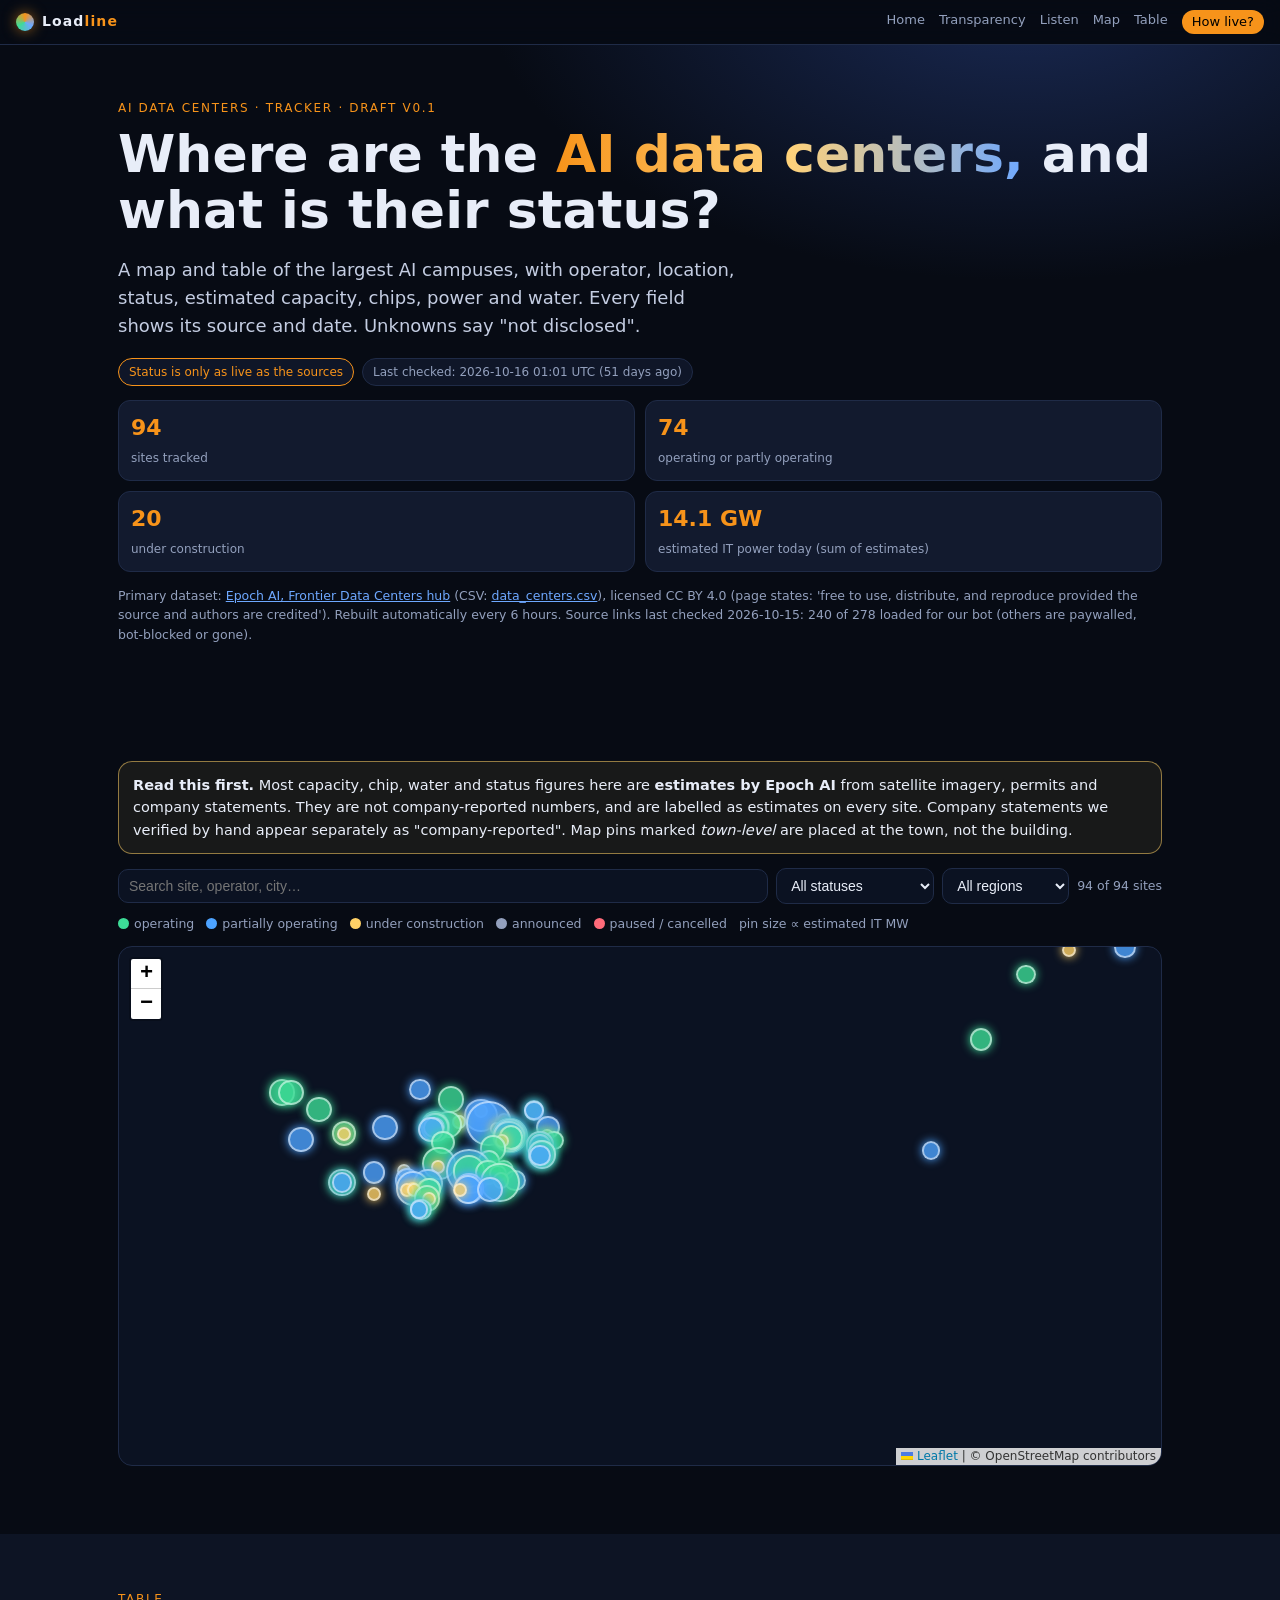
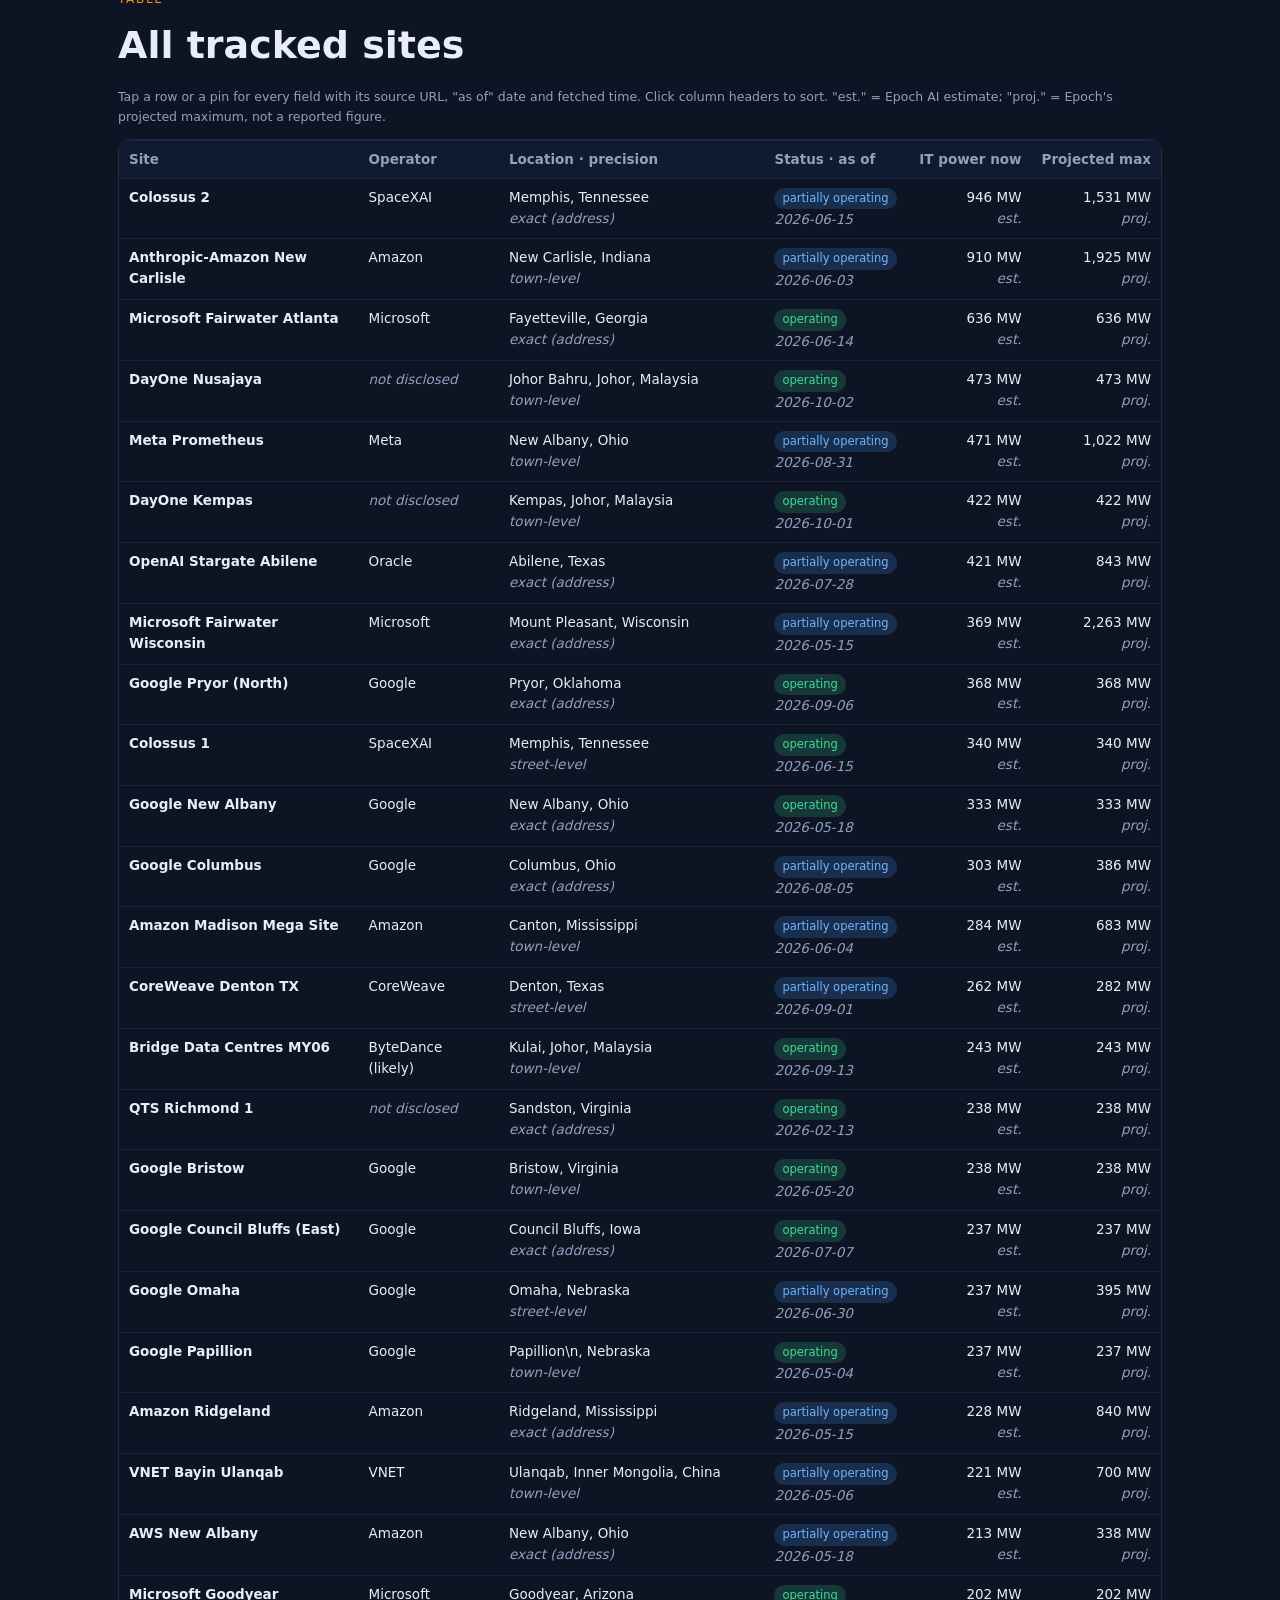
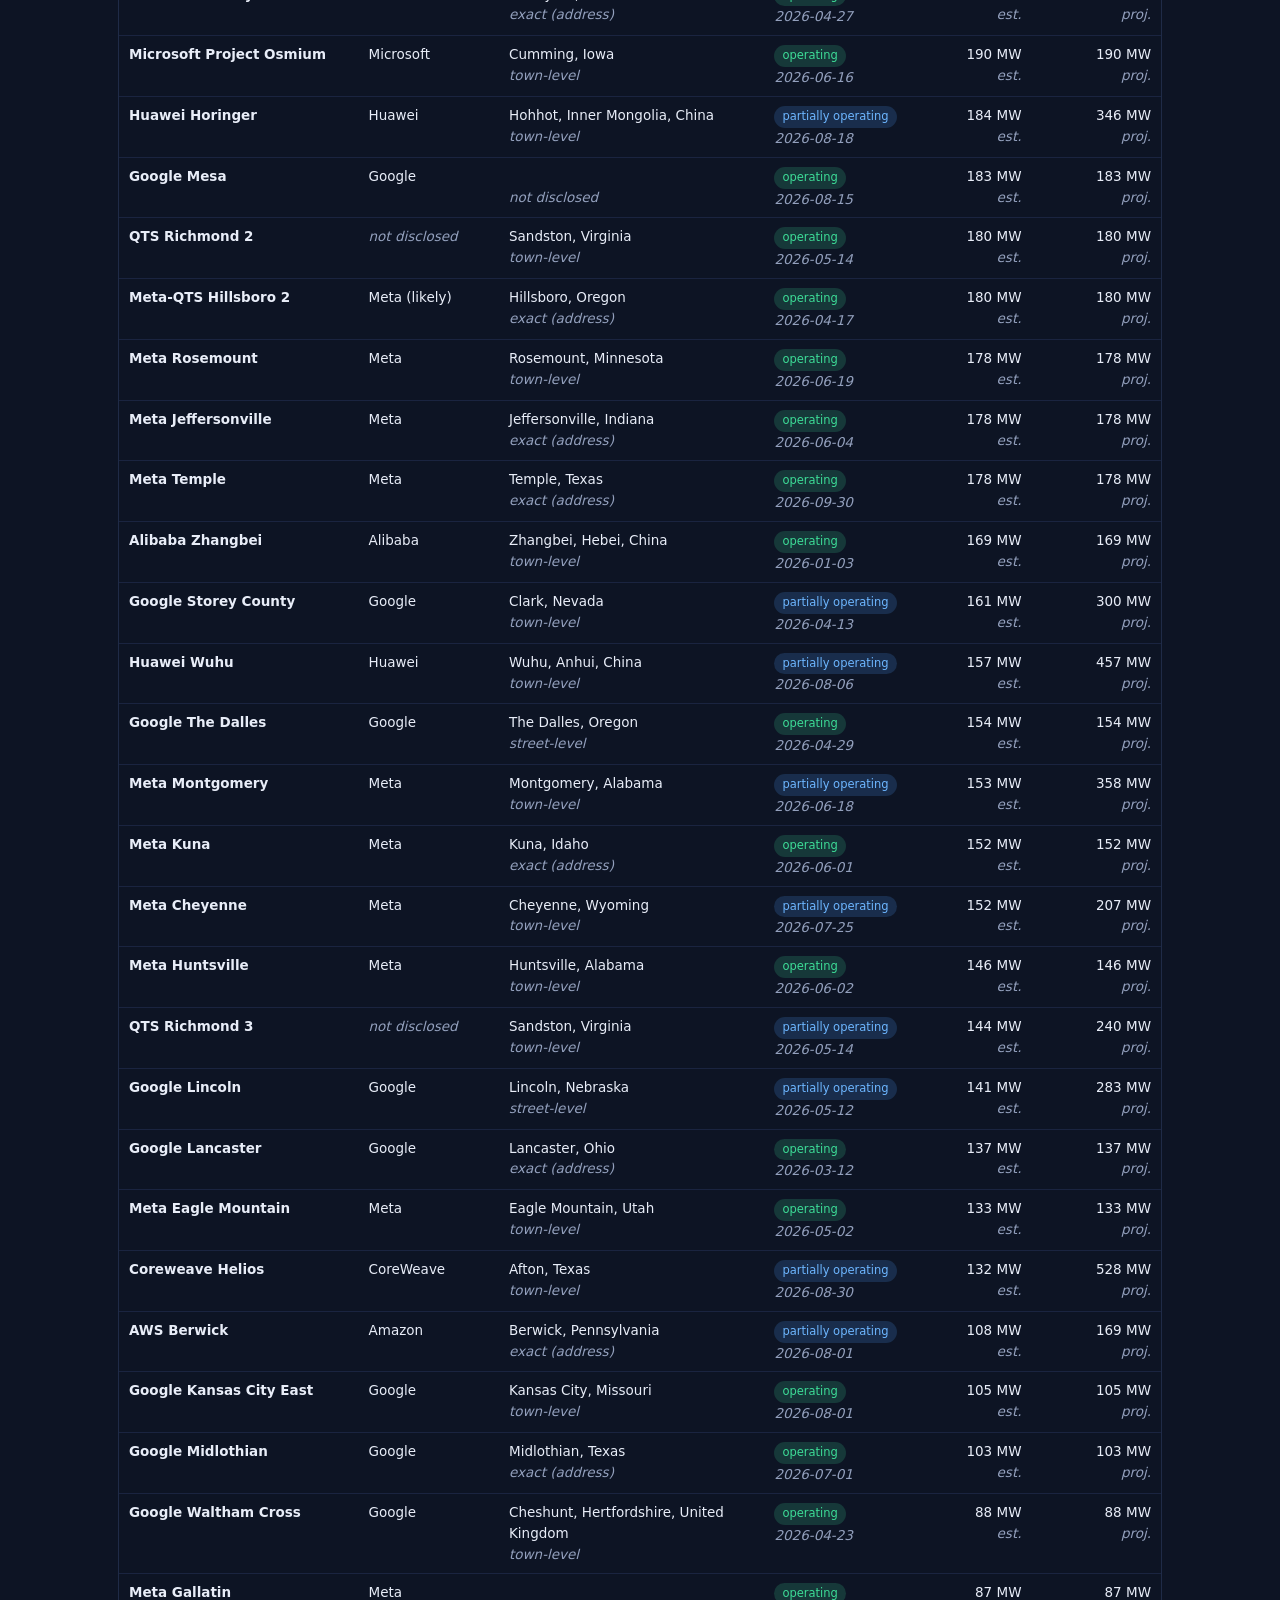
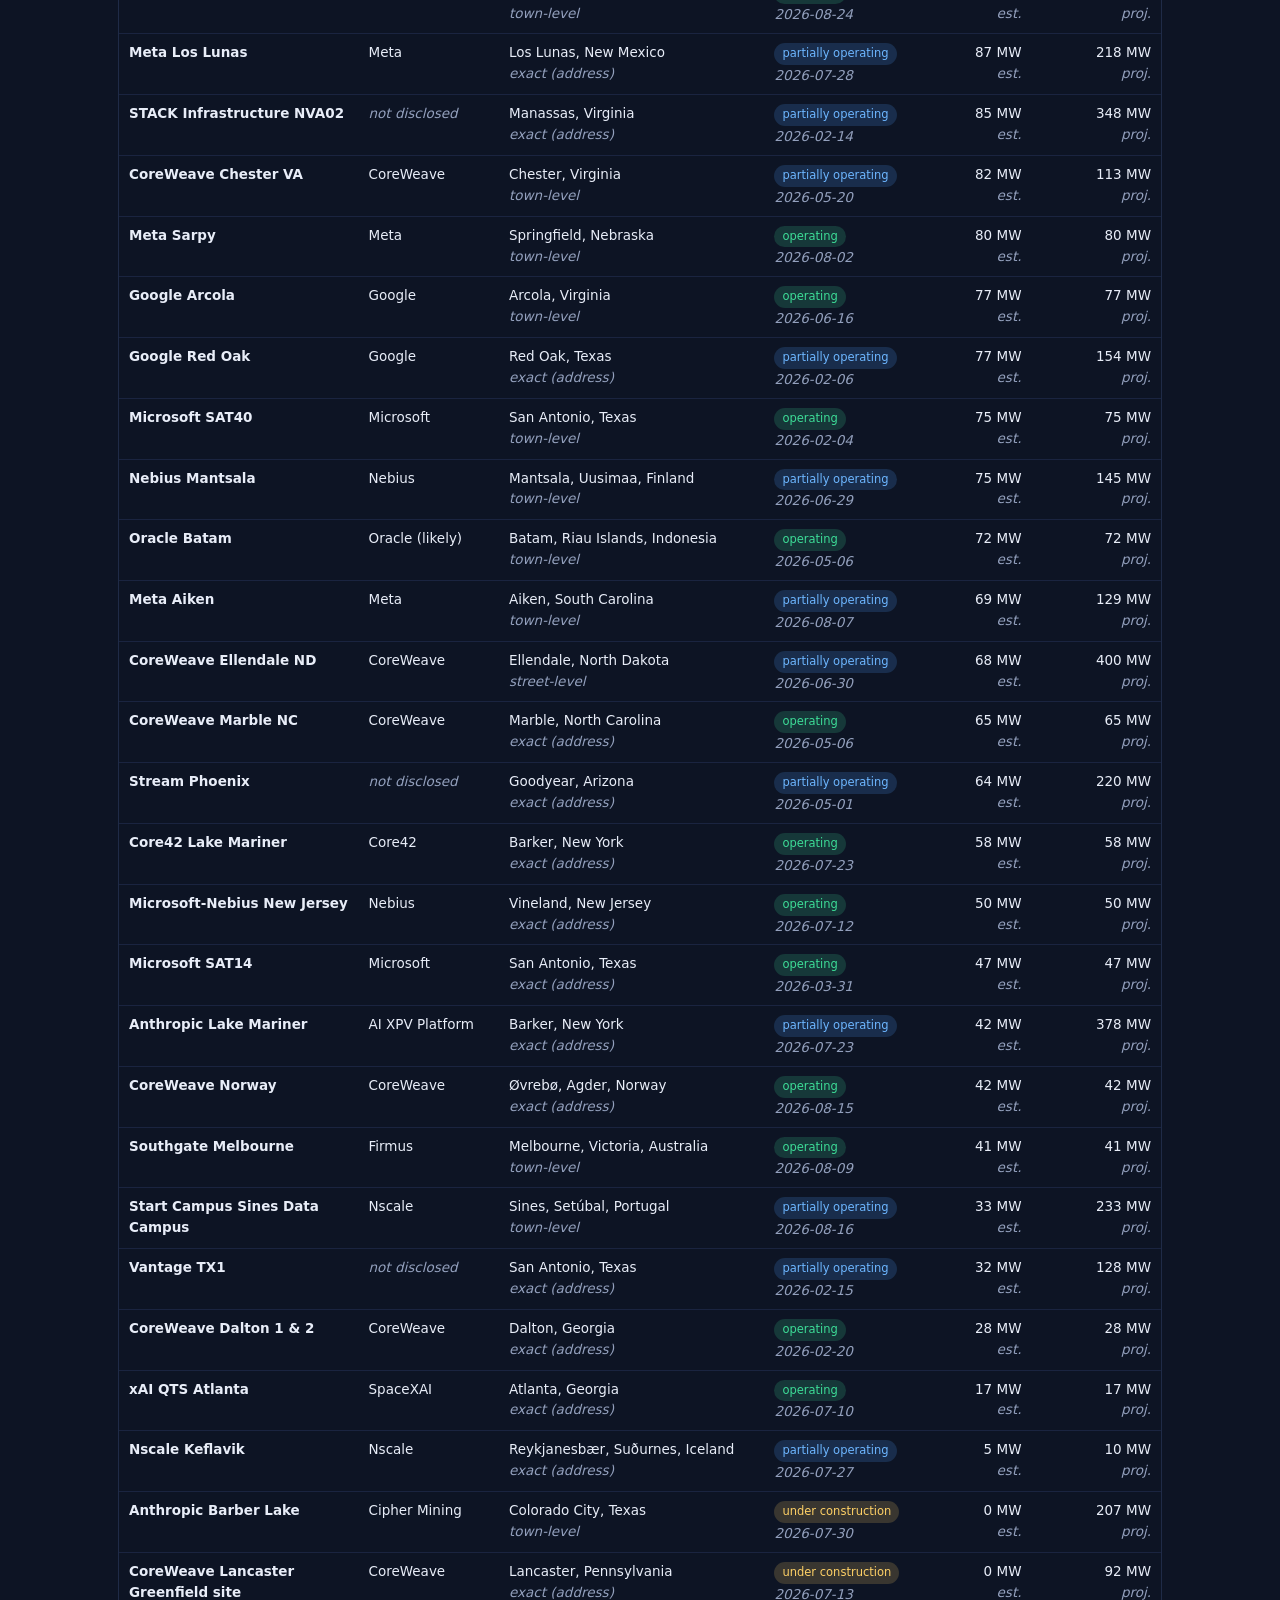
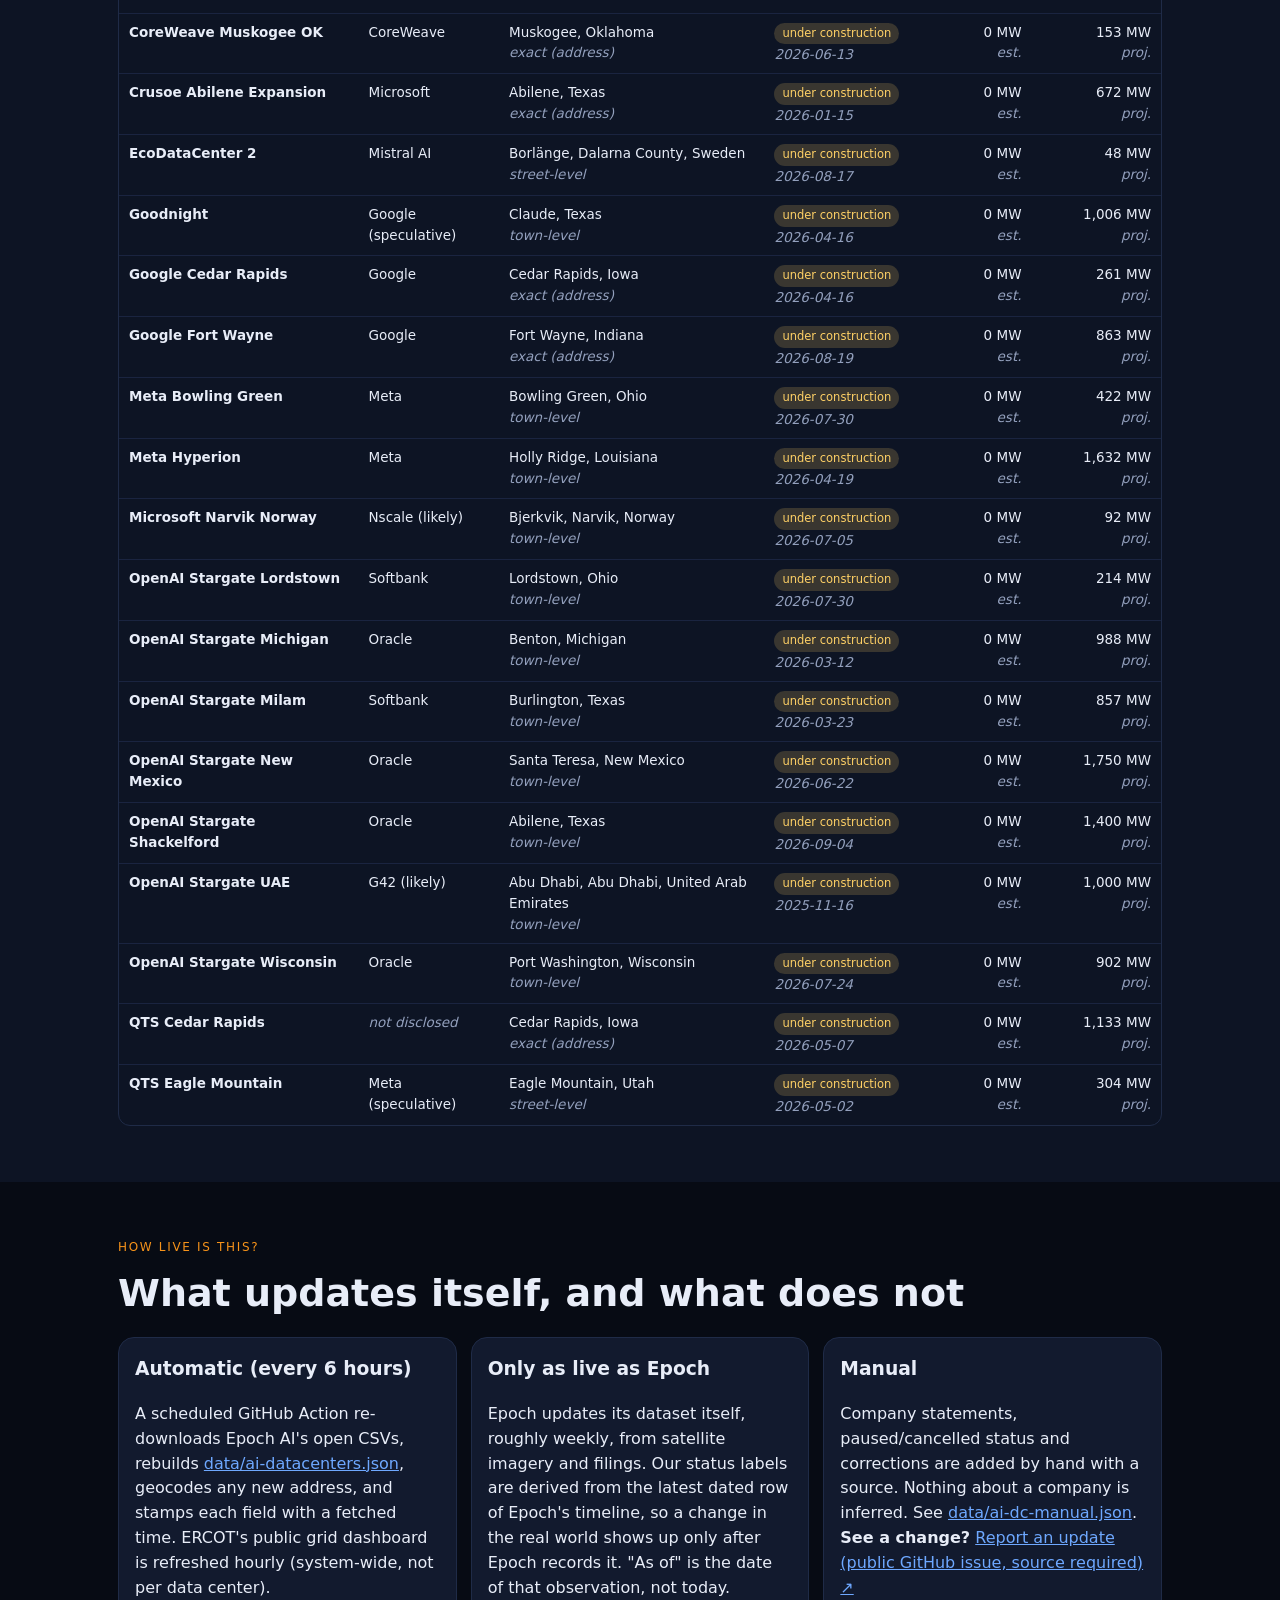
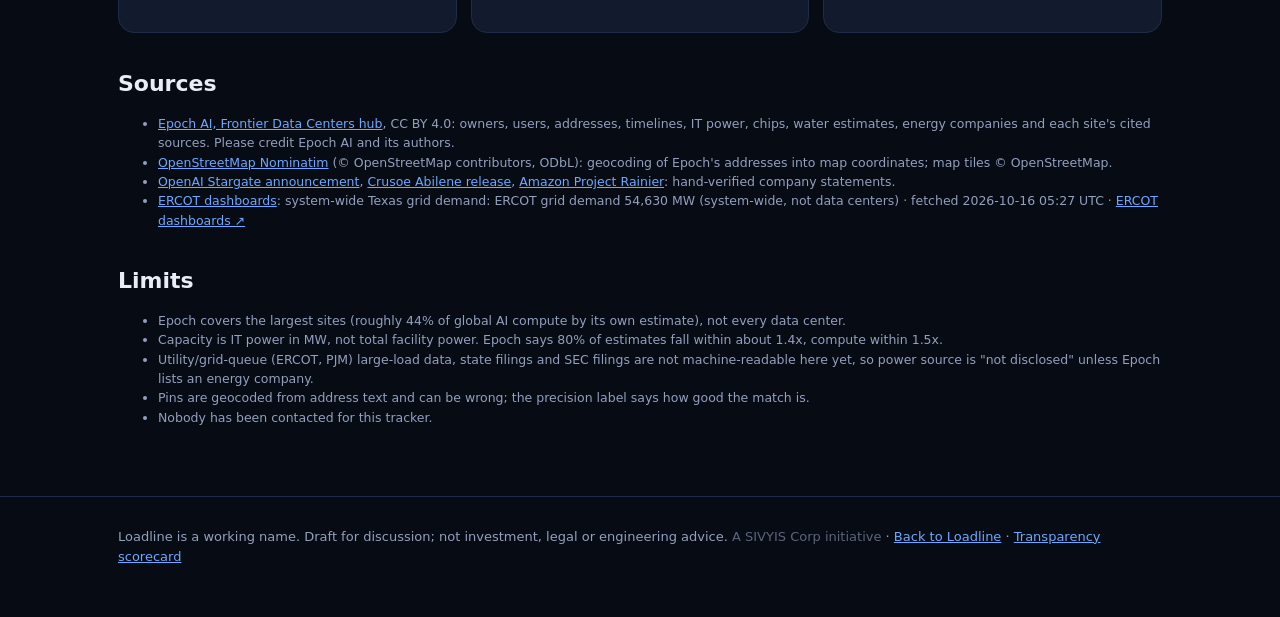
==== commit 32e99b44: "Add Listen to the grid: data sonification prototype (sonify.js module, listen page, ERCOT day/histor" ====
--- a/ai-datacenters.html
+++ b/ai-datacenters.html
@@ -11,7 +11,7 @@
 <link rel="stylesheet" href="aidc.css">
 </head><body>
 <header class="nav"><a class="brand" href="index.html"><span class="logo"></span><span>Load<b>line</b></span></a>
-<nav><a href="index.html" class="keep">Home</a><a href="data-centers.html" class="keep">Transparency</a><a href="#map" class="keep">Map</a><a href="#table">Table</a><a href="#how" class="pill">How live?</a></nav></header>
+<nav><a href="index.html" class="keep">Home</a><a href="data-centers.html" class="keep">Transparency</a><a href="listen.html" class="keep">Listen</a><a href="#map" class="keep">Map</a><a href="#table">Table</a><a href="#how" class="pill">How live?</a></nav></header>
 
 <section class="hero dchero"><div class="wrap hero-in">
 <p class="eyebrow">AI Data Centers · Tracker · Draft v0.1</p>
